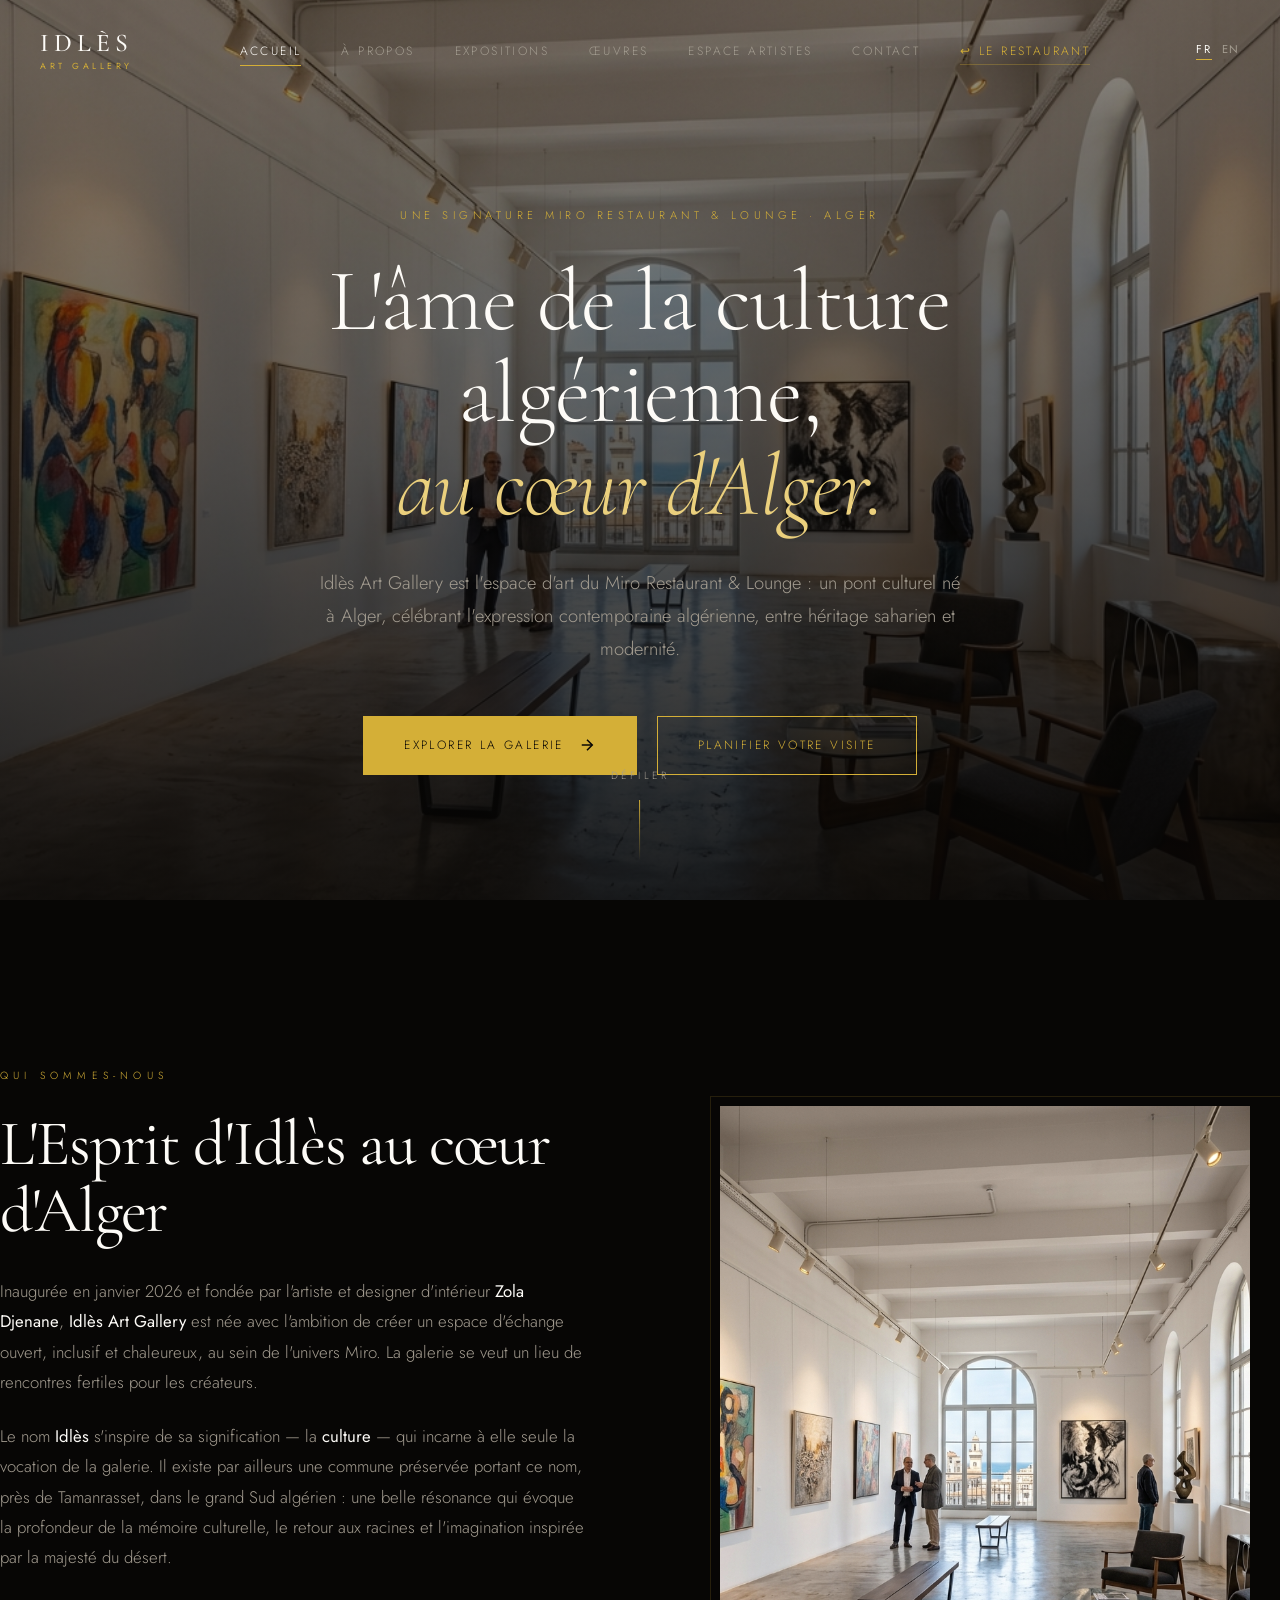
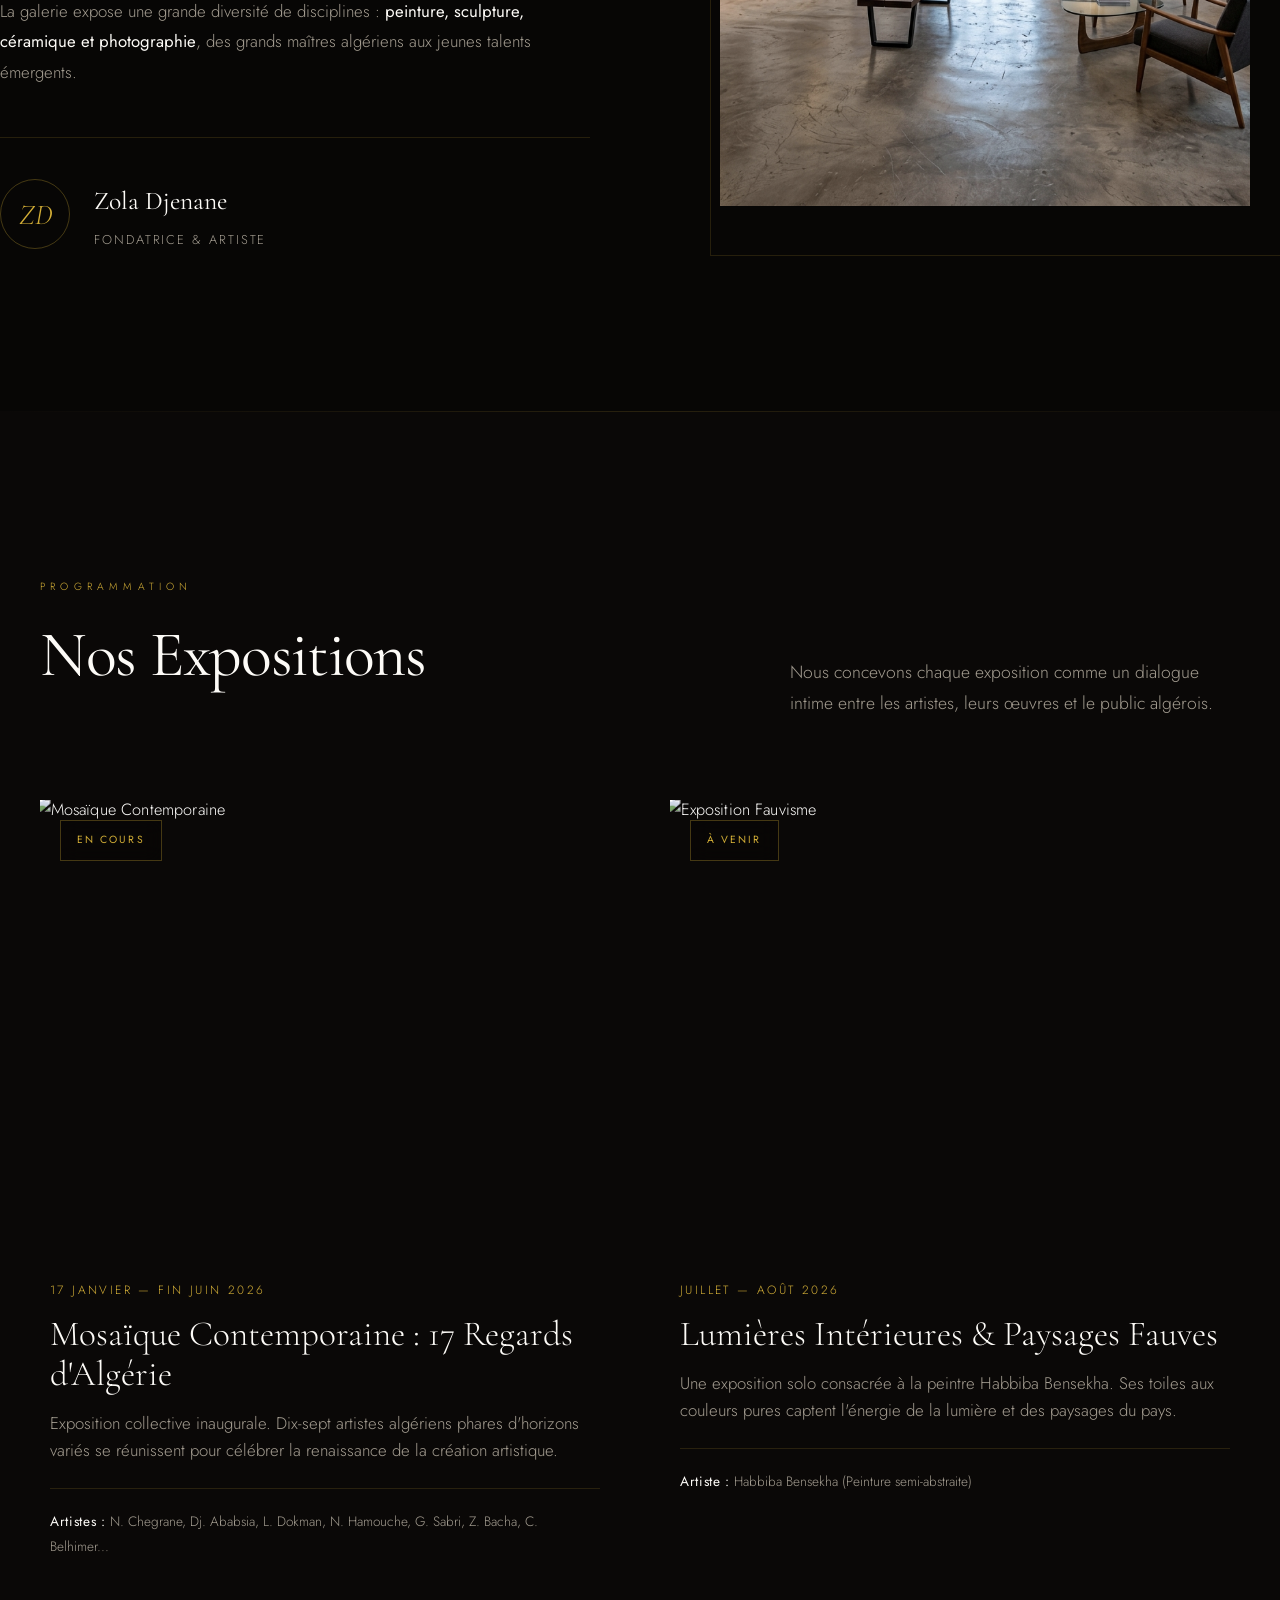
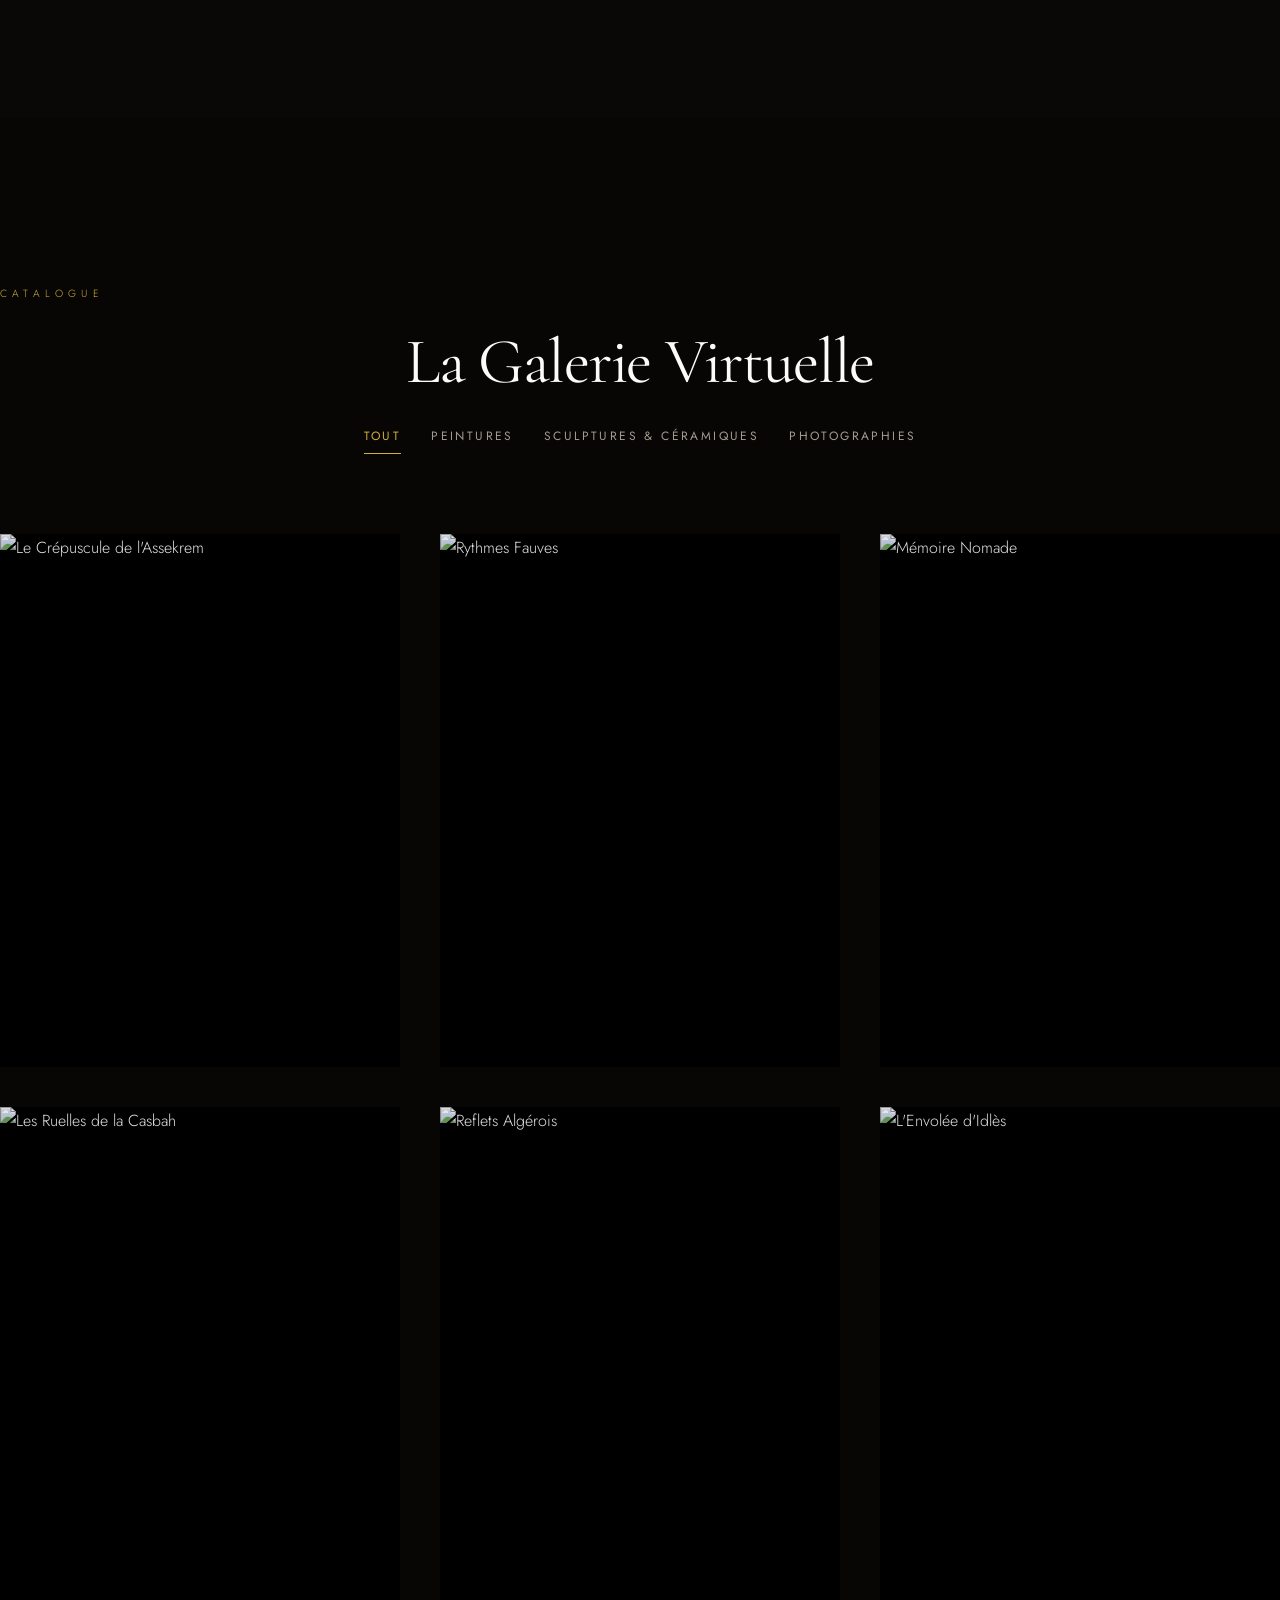
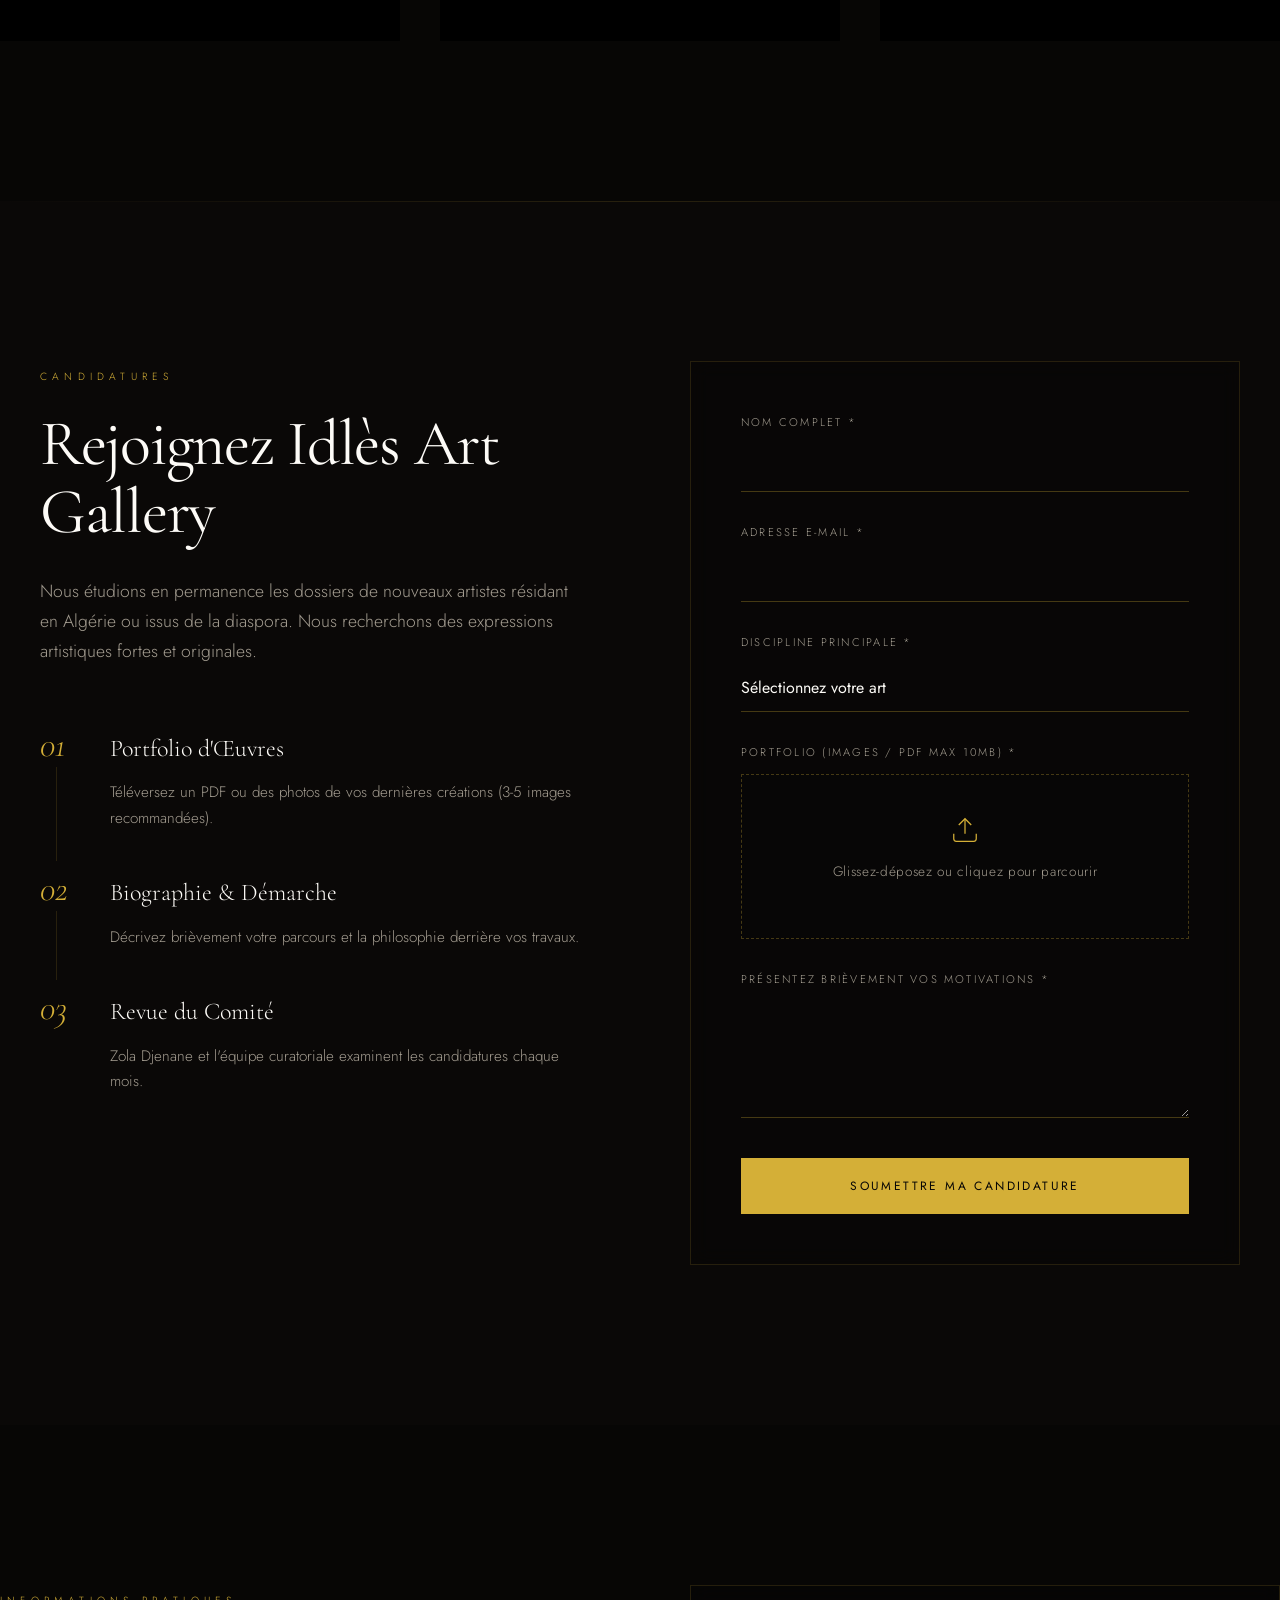
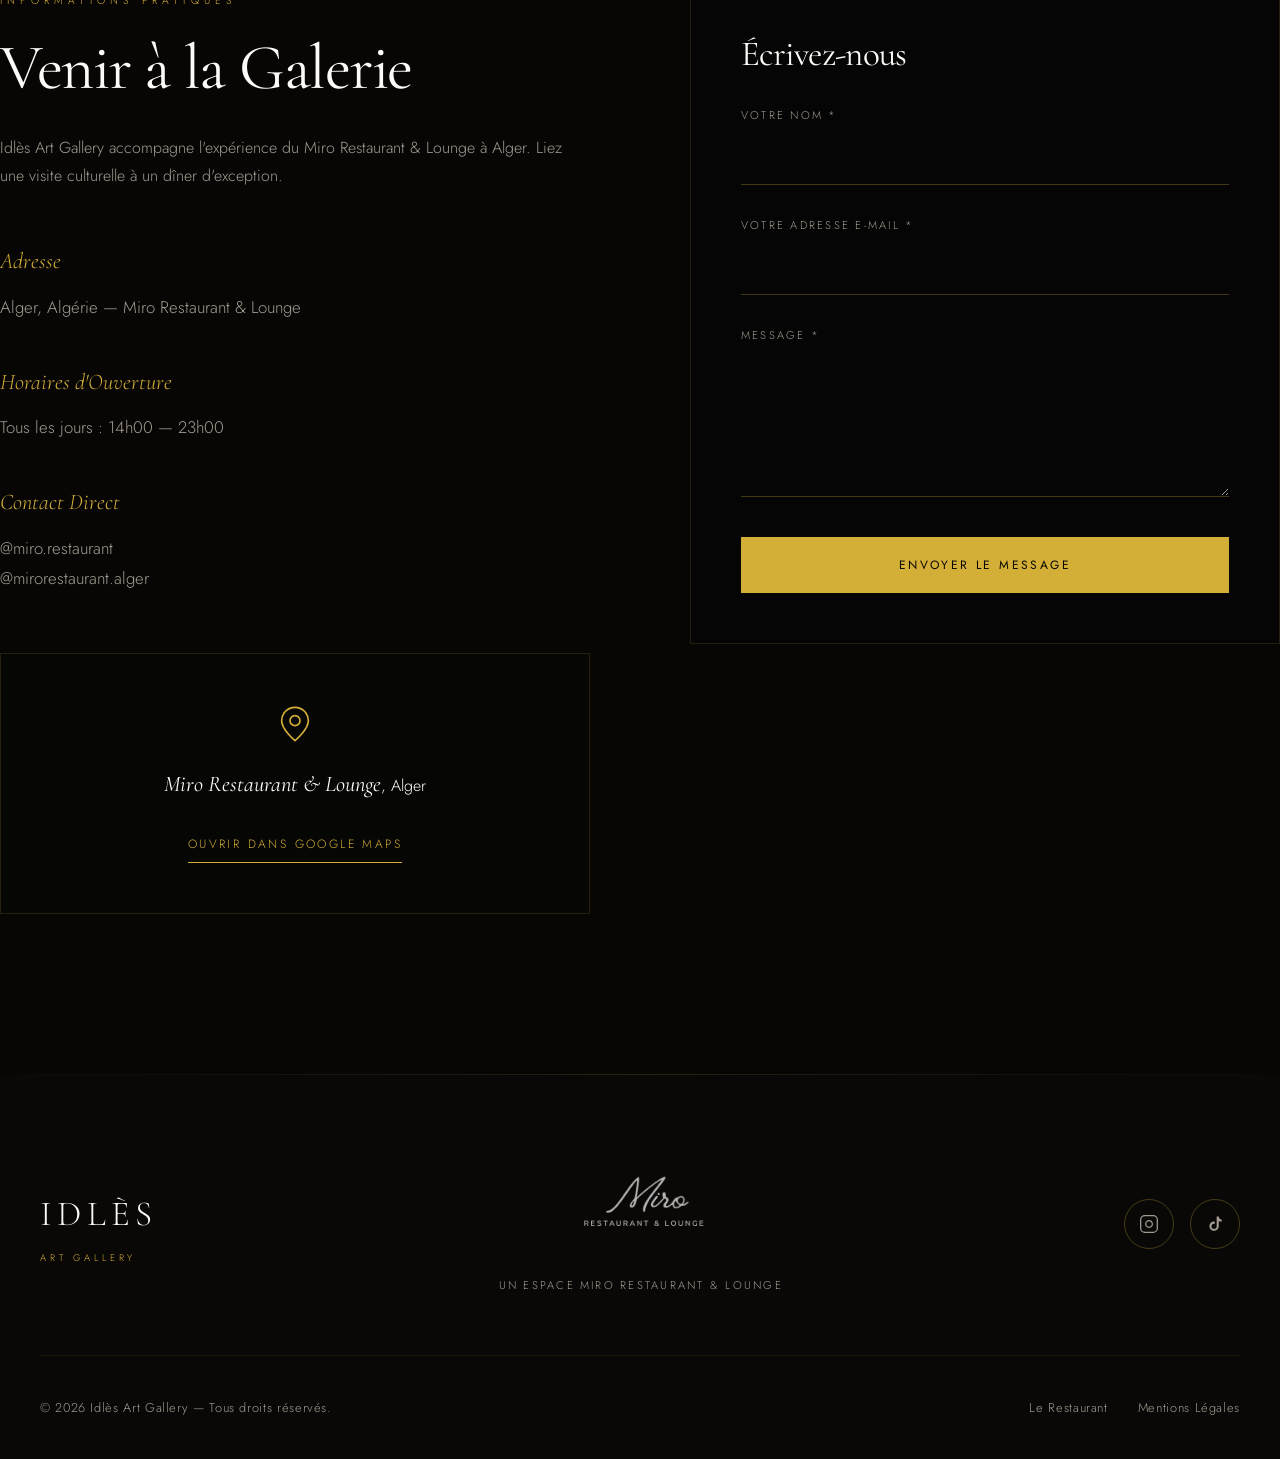
==== gallery.html @ 79324fb9 "Move files to root for Vercel deployment" ====
<!DOCTYPE html>
<html lang="fr">
<head>
  <meta charset="UTF-8">
  <meta name="viewport" content="width=device-width, initial-scale=1.0">
  <meta name="description" content="Idlès Art Gallery, l'espace d'art contemporain du Miro Restaurant & Lounge à Alger. Peinture, sculpture, céramique et photographie d'artistes algériens.">
  <title>Idlès Art Gallery — par Miro Restaurant & Lounge · Alger</title>

  <!-- SEO & Open Graph -->
  <meta property="og:title" content="Idlès Art Gallery | Miro Restaurant & Lounge">
  <meta property="og:description" content="L'espace d'art contemporain du Miro Restaurant & Lounge, au cœur d'Alger.">
  <meta property="og:type" content="website">
  <meta property="og:image" content="gallery_interior.png">
  <link rel="icon" href="logo.png">

  <!-- Fonts -->
  <link rel="preconnect" href="https://fonts.googleapis.com">
  <link rel="preconnect" href="https://fonts.gstatic.com" crossorigin>
  <link href="https://fonts.googleapis.com/css2?family=Cormorant+Garamond:ital,wght@0,400;0,500;0,600;1,400;1,500&family=Jost:wght@300;400;500;600&display=swap" rel="stylesheet">

  <!-- Stylesheet -->
  <link rel="stylesheet" href="styles.css">
</head>
<body class="lang-fr">

  <!-- --- HEADER & NAVIGATION --- -->
  <header id="main-header">
    <div class="container navbar">
      <a href="#home" class="logo" id="logo-link">
        IDLÈS
        <span class="logo-sub">Art Gallery</span>
      </a>

      <nav>
        <ul class="nav-links" id="nav-menu">
          <li><a href="#home" class="active" id="nav-link-home"><span class="lang-fr">Accueil</span><span class="lang-en">Home</span></a></li>
          <li><a href="#about" id="nav-link-about"><span class="lang-fr">À Propos</span><span class="lang-en">About</span></a></li>
          <li><a href="#exhibitions" id="nav-link-exh"><span class="lang-fr">Expositions</span><span class="lang-en">Exhibitions</span></a></li>
          <li><a href="#gallery" id="nav-link-gallery"><span class="lang-fr">Œuvres</span><span class="lang-en">Artworks</span></a></li>
          <li><a href="#submit" id="nav-link-submit"><span class="lang-fr">Espace Artistes</span><span class="lang-en">Artist Space</span></a></li>
          <li><a href="#contact" id="nav-link-contact"><span class="lang-fr">Contact</span><span class="lang-en">Contact</span></a></li>
          <li><a href="index.html" class="nav-restaurant">↩ <span class="lang-fr">Le Restaurant</span><span class="lang-en">The Restaurant</span></a></li>
        </ul>
      </nav>

      <div class="nav-tools">
        <div class="lang-switcher" role="navigation" aria-label="Langue">
          <button class="lang-btn active" id="lang-fr-btn">FR</button>
          <button class="lang-btn" id="lang-en-btn">EN</button>
        </div>
        <button class="menu-toggle" id="mobile-menu-toggle" aria-label="Menu de navigation">
          <span></span><span></span><span></span>
        </button>
      </div>
    </div>
  </header>

  <!-- --- HERO SECTION --- -->
  <section id="home" class="hero">
    <div class="hero-bg"></div>
    <div class="hero-content">
      <span class="hero-subtitle"><span class="lang-fr">Une signature Miro Restaurant &amp; Lounge · Alger</span><span class="lang-en">A Miro Restaurant &amp; Lounge signature · Algiers</span></span>
      <h1 class="hero-title">
        <span class="lang-fr">L'âme de la culture algérienne,</span>
        <span class="lang-en">The soul of Algerian culture,</span>
        <span class="italic-title text-accent"><span class="lang-fr">au cœur d'Alger.</span><span class="lang-en">in the heart of Algiers.</span></span>
      </h1>
      <p class="hero-description">
        <span class="lang-fr">Idlès Art Gallery est l'espace d'art du Miro Restaurant &amp; Lounge : un pont culturel né à Alger, célébrant l'expression contemporaine algérienne, entre héritage saharien et modernité.</span>
        <span class="lang-en">Idlès Art Gallery is the art space of Miro Restaurant &amp; Lounge: a cultural bridge born in Algiers, celebrating contemporary Algerian expression, merging Saharan heritage with modernity.</span>
      </p>
      <div class="hero-actions">
        <a href="#gallery" class="btn-primary"><span class="lang-fr">Explorer la Galerie</span><span class="lang-en">Explore Gallery</span>
          <svg width="18" height="18" viewBox="0 0 24 24" fill="none" stroke="currentColor" stroke-width="2"><line x1="5" y1="12" x2="19" y2="12"></line><polyline points="12 5 19 12 12 19"></polyline></svg>
        </a>
        <a href="#contact" class="btn-secondary"><span class="lang-fr">Planifier votre visite</span><span class="lang-en">Plan Your Visit</span></a>
      </div>
    </div>
    <div class="scroll-indicator"><span class="lang-fr">Défiler</span><span class="lang-en">Scroll</span></div>
  </section>

  <!-- --- ABOUT SECTION --- -->
  <section id="about" class="container section-padding reveal">
    <div class="about-grid">
      <div class="about-text">
        <span class="section-tag"><span class="lang-fr">Qui Sommes-Nous</span><span class="lang-en">Who We Are</span></span>
        <h2 class="section-title"><span class="lang-fr">L'Esprit d'Idlès au cœur d'Alger</span><span class="lang-en">The Spirit of Idlès in Algiers</span></h2>
        <p>
          <span class="lang-fr">Inaugurée en janvier 2026 et fondée par l'artiste et designer d'intérieur <strong>Zola Djenane</strong>, <strong>Idlès Art Gallery</strong> est née avec l'ambition de créer un espace d'échange ouvert, inclusif et chaleureux, au sein de l'univers Miro. La galerie se veut un lieu de rencontres fertiles pour les créateurs.</span>
          <span class="lang-en">Inaugurated in January 2026 and founded by artist and interior designer <strong>Zola Djenane</strong>, <strong>Idlès Art Gallery</strong> was born out of the ambition to create an open, inclusive, and warm space within the Miro universe. The gallery hosts inspiring artistic encounters.</span>
        </p>
        <p>
          <span class="lang-fr">Le nom <strong>Idlès</strong> s'inspire de sa signification — la <strong>culture</strong> — qui incarne à elle seule la vocation de la galerie. Il existe par ailleurs une commune préservée portant ce nom, près de Tamanrasset, dans le grand Sud algérien : une belle résonance qui évoque la profondeur de la mémoire culturelle, le retour aux racines et l'imagination inspirée par la majesté du désert.</span>
          <span class="lang-en">The name <strong>Idlès</strong> draws its inspiration from its meaning — <strong>culture</strong> — which embodies the very purpose of the gallery. There is also an untouched locality bearing this name near Tamanrasset, in Algeria's deep South: a fitting resonance evoking the depth of cultural memory, a return to roots, and imagination inspired by the desert.</span>
        </p>
        <p>
          <span class="lang-fr">La galerie expose une grande diversité de disciplines : <strong>peinture, sculpture, céramique et photographie</strong>, des grands maîtres algériens aux jeunes talents émergents.</span>
          <span class="lang-en">The gallery showcases <strong>painting, sculpture, ceramics, and photography</strong>, from established Algerian masters to young emerging talents.</span>
        </p>

        <div class="about-signature">
          <div class="signature-img">ZD</div>
          <div class="signature-info">
            <h5>Zola Djenane</h5>
            <p><span class="lang-fr">Fondatrice &amp; Artiste</span><span class="lang-en">Founder &amp; Artist</span></p>
          </div>
        </div>
      </div>

      <div class="about-image-wrapper">
        <img src="gallery_interior.png" alt="Intérieur de la galerie Idlès" class="about-image">
        <div class="about-image-frame"></div>
      </div>
    </div>
  </section>

  <!-- --- EXHIBITIONS SECTION --- -->
  <section id="exhibitions" class="exhibitions section-padding reveal">
    <div class="container">
      <div class="exhibitions-header">
        <div>
          <span class="section-tag"><span class="lang-fr">Programmation</span><span class="lang-en">Calendar</span></span>
          <h2 class="section-title"><span class="lang-fr">Nos Expositions</span><span class="lang-en">Our Exhibitions</span></h2>
        </div>
        <p class="exhibitions-intro"><span class="lang-fr">Nous concevons chaque exposition comme un dialogue intime entre les artistes, leurs œuvres et le public algérois.</span><span class="lang-en">We curate each exhibition as an intimate dialogue between the artists, their creations, and the local public.</span></p>
      </div>

      <div class="exhibition-cards">
        <div class="exhibition-card">
          <div class="exh-img-wrapper">
            <span class="exh-status"><span class="lang-fr">En cours</span><span class="lang-en">Current</span></span>
            <img src="art-reflets.png" alt="Mosaïque Contemporaine" class="exh-img">
          </div>
          <div class="exh-content">
            <span class="exh-date"><span class="lang-fr">17 Janvier — Fin Juin 2026</span><span class="lang-en">January 17 — Late June 2026</span></span>
            <h3 class="exh-title"><span class="lang-fr">Mosaïque Contemporaine : 17 Regards d'Algérie</span><span class="lang-en">Contemporary Mosaic: 17 Perspectives from Algeria</span></h3>
            <p class="exh-desc"><span class="lang-fr">Exposition collective inaugurale. Dix-sept artistes algériens phares d'horizons variés se réunissent pour célébrer la renaissance de la création artistique.</span><span class="lang-en">Inaugural collective exhibition. Seventeen prominent Algerian artists gather to celebrate the artistic rebirth.</span></p>
            <div class="exh-artists"><span class="lang-fr"><strong>Artistes :</strong> N. Chegrane, Dj. Ababsia, L. Dokman, N. Hamouche, G. Sabri, Z. Bacha, C. Belhimer...</span><span class="lang-en"><strong>Featured:</strong> N. Chegrane, Dj. Ababsia, L. Dokman, N. Hamouche, G. Sabri, Z. Bacha, C. Belhimer...</span></div>
          </div>
        </div>

        <div class="exhibition-card">
          <div class="exh-img-wrapper">
            <span class="exh-status archive"><span class="lang-fr">À venir</span><span class="lang-en">Upcoming</span></span>
            <img src="art-fauves.png" alt="Exposition Fauvisme" class="exh-img">
          </div>
          <div class="exh-content">
            <span class="exh-date"><span class="lang-fr">Juillet — Août 2026</span><span class="lang-en">July — August 2026</span></span>
            <h3 class="exh-title"><span class="lang-fr">Lumières Intérieures &amp; Paysages Fauves</span><span class="lang-en">Inner Lights &amp; Fauvist Landscapes</span></h3>
            <p class="exh-desc"><span class="lang-fr">Une exposition solo consacrée à la peintre Habbiba Bensekha. Ses toiles aux couleurs pures captent l'énergie de la lumière et des paysages du pays.</span><span class="lang-en">A solo exhibition dedicated to painter Habbiba Bensekha. Her bright works capture the light and raw landscapes of Algeria.</span></p>
            <div class="exh-artists"><span class="lang-fr"><strong>Artiste :</strong> Habbiba Bensekha (Peinture semi-abstraite)</span><span class="lang-en"><strong>Artist:</strong> Habbiba Bensekha (Semi-abstract painting)</span></div>
          </div>
        </div>
      </div>
    </div>
  </section>

  <!-- --- GALLERY SECTION --- -->
  <section id="gallery" class="container section-padding reveal">
    <span class="section-tag center"><span class="lang-fr">Catalogue</span><span class="lang-en">Collection</span></span>
    <h2 class="section-title center mb-3"><span class="lang-fr">La Galerie Virtuelle</span><span class="lang-en">The Virtual Gallery</span></h2>

    <div class="gallery-filter-bar" role="tablist" aria-label="Filtres Galerie">
      <button class="filter-btn active" data-filter="all"><span class="lang-fr">Tout</span><span class="lang-en">All</span></button>
      <button class="filter-btn" data-filter="painting"><span class="lang-fr">Peintures</span><span class="lang-en">Paintings</span></button>
      <button class="filter-btn" data-filter="sculpture"><span class="lang-fr">Sculptures &amp; Céramiques</span><span class="lang-en">Sculpture &amp; Ceramics</span></button>
      <button class="filter-btn" data-filter="photography"><span class="lang-fr">Photographies</span><span class="lang-en">Photography</span></button>
    </div>

    <div class="gallery-grid" id="gallery-grid">
      <div class="gallery-item" data-category="painting" data-index="0" role="button" aria-haspopup="dialog" aria-label="Agrandir l'œuvre">
        <div class="art-img-wrapper">
          <img src="art-assekrem.png" alt="Le Crépuscule de l'Assekrem" class="art-img" loading="lazy">
          <div class="art-overlay">
            <span class="art-category"><span class="lang-fr">Peinture</span><span class="lang-en">Painting</span></span>
            <h3 class="art-title">Le Crépuscule de l'Assekrem</h3>
            <p class="art-artist">Zola Djenane</p>
            <div class="art-details"><span>Acrylic on canvas</span><span>120 x 100 cm</span></div>
            <div class="art-action"><span class="lang-fr">Détails de l'œuvre</span><span class="lang-en">View Details</span>
              <svg width="16" height="16" viewBox="0 0 24 24" fill="none" stroke="currentColor" stroke-width="2"><line x1="5" y1="12" x2="19" y2="12"></line><polyline points="12 5 19 12 12 19"></polyline></svg>
            </div>
          </div>
        </div>
      </div>

      <div class="gallery-item" data-category="painting" data-index="1" role="button" aria-haspopup="dialog" aria-label="Agrandir l'œuvre">
        <div class="art-img-wrapper">
          <img src="art-fauves.png" alt="Rythmes Fauves" class="art-img" loading="lazy">
          <div class="art-overlay">
            <span class="art-category"><span class="lang-fr">Peinture</span><span class="lang-en">Painting</span></span>
            <h3 class="art-title">Rythmes Fauves</h3>
            <p class="art-artist">Habbiba Bensekha</p>
            <div class="art-details"><span>Oil on canvas</span><span>90 x 90 cm</span></div>
            <div class="art-action"><span class="lang-fr">Détails de l'œuvre</span><span class="lang-en">View Details</span>
              <svg width="16" height="16" viewBox="0 0 24 24" fill="none" stroke="currentColor" stroke-width="2"><line x1="5" y1="12" x2="19" y2="12"></line><polyline points="12 5 19 12 12 19"></polyline></svg>
            </div>
          </div>
        </div>
      </div>

      <div class="gallery-item" data-category="sculpture" data-index="2" role="button" aria-haspopup="dialog" aria-label="Agrandir l'œuvre">
        <div class="art-img-wrapper">
          <img src="art-ceramique.png" alt="Mémoire Nomade" class="art-img" loading="lazy">
          <div class="art-overlay">
            <span class="art-category"><span class="lang-fr">Céramique d'Art</span><span class="lang-en">Art Ceramic</span></span>
            <h3 class="art-title">Mémoire Nomade</h3>
            <p class="art-artist">Lamine Dokman</p>
            <div class="art-details"><span>Glazed Clay</span><span>45 x 30 cm</span></div>
            <div class="art-action"><span class="lang-fr">Détails de l'œuvre</span><span class="lang-en">View Details</span>
              <svg width="16" height="16" viewBox="0 0 24 24" fill="none" stroke="currentColor" stroke-width="2"><line x1="5" y1="12" x2="19" y2="12"></line><polyline points="12 5 19 12 12 19"></polyline></svg>
            </div>
          </div>
        </div>
      </div>

      <div class="gallery-item" data-category="photography" data-index="3" role="button" aria-haspopup="dialog" aria-label="Agrandir l'œuvre">
        <div class="art-img-wrapper">
          <img src="art-casbah.png" alt="Les Ruelles de la Casbah" class="art-img" loading="lazy">
          <div class="art-overlay">
            <span class="art-category"><span class="lang-fr">Photographie</span><span class="lang-en">Photography</span></span>
            <h3 class="art-title">Les Ruelles de la Casbah</h3>
            <p class="art-artist">Ghiless Sabri</p>
            <div class="art-details"><span>Fine Art Print</span><span>60 x 80 cm</span></div>
            <div class="art-action"><span class="lang-fr">Détails de l'œuvre</span><span class="lang-en">View Details</span>
              <svg width="16" height="16" viewBox="0 0 24 24" fill="none" stroke="currentColor" stroke-width="2"><line x1="5" y1="12" x2="19" y2="12"></line><polyline points="12 5 19 12 12 19"></polyline></svg>
            </div>
          </div>
        </div>
      </div>

      <div class="gallery-item" data-category="painting" data-index="4" role="button" aria-haspopup="dialog" aria-label="Agrandir l'œuvre">
        <div class="art-img-wrapper">
          <img src="art-reflets.png" alt="Reflets Algérois" class="art-img" loading="lazy">
          <div class="art-overlay">
            <span class="art-category"><span class="lang-fr">Peinture</span><span class="lang-en">Painting</span></span>
            <h3 class="art-title">Reflets Algérois</h3>
            <p class="art-artist">Chakib Belhimer</p>
            <div class="art-details"><span>Mixed Media</span><span>150 x 120 cm</span></div>
            <div class="art-action"><span class="lang-fr">Détails de l'œuvre</span><span class="lang-en">View Details</span>
              <svg width="16" height="16" viewBox="0 0 24 24" fill="none" stroke="currentColor" stroke-width="2"><line x1="5" y1="12" x2="19" y2="12"></line><polyline points="12 5 19 12 12 19"></polyline></svg>
            </div>
          </div>
        </div>
      </div>

      <div class="gallery-item" data-category="sculpture" data-index="5" role="button" aria-haspopup="dialog" aria-label="Agrandir l'œuvre">
        <div class="art-img-wrapper">
          <img src="art-bronze.png" alt="L'Envolée d'Idlès" class="art-img" loading="lazy">
          <div class="art-overlay">
            <span class="art-category"><span class="lang-fr">Sculpture</span><span class="lang-en">Sculpture</span></span>
            <h3 class="art-title">L'Envolée d'Idlès</h3>
            <p class="art-artist">Nouredine Chegrane</p>
            <div class="art-details"><span>Patinated Bronze</span><span>70 x 40 cm</span></div>
            <div class="art-action"><span class="lang-fr">Détails de l'œuvre</span><span class="lang-en">View Details</span>
              <svg width="16" height="16" viewBox="0 0 24 24" fill="none" stroke="currentColor" stroke-width="2"><line x1="5" y1="12" x2="19" y2="12"></line><polyline points="12 5 19 12 12 19"></polyline></svg>
            </div>
          </div>
        </div>
      </div>
    </div>
  </section>

  <!-- --- ARTIST SUBMISSION SECTION --- -->
  <section id="submit" class="submission section-padding reveal">
    <div class="container submission-layout">
      <div class="submission-info">
        <span class="section-tag"><span class="lang-fr">Candidatures</span><span class="lang-en">Call for Artists</span></span>
        <h2 class="section-title"><span class="lang-fr">Rejoignez Idlès Art Gallery</span><span class="lang-en">Join Idlès Art Gallery</span></h2>
        <p><span class="lang-fr">Nous étudions en permanence les dossiers de nouveaux artistes résidant en Algérie ou issus de la diaspora. Nous recherchons des expressions artistiques fortes et originales.</span><span class="lang-en">We continuously review submissions from artists residing in Algeria or from the diaspora. We look for strong, original artistic voices.</span></p>

        <div class="submission-steps">
          <div class="step-item">
            <span class="step-num">01</span>
            <div class="step-content">
              <h4><span class="lang-fr">Portfolio d'Œuvres</span><span class="lang-en">Artwork Portfolio</span></h4>
              <p><span class="lang-fr">Téléversez un PDF ou des photos de vos dernières créations (3-5 images recommandées).</span><span class="lang-en">Upload a PDF or photos of your recent works (3-5 images recommended).</span></p>
            </div>
          </div>
          <div class="step-item">
            <span class="step-num">02</span>
            <div class="step-content">
              <h4><span class="lang-fr">Biographie &amp; Démarche</span><span class="lang-en">Bio &amp; Concept</span></h4>
              <p><span class="lang-fr">Décrivez brièvement votre parcours et la philosophie derrière vos travaux.</span><span class="lang-en">Briefly outline your career and the philosophy behind your work.</span></p>
            </div>
          </div>
          <div class="step-item">
            <span class="step-num">03</span>
            <div class="step-content">
              <h4><span class="lang-fr">Revue du Comité</span><span class="lang-en">Committee Review</span></h4>
              <p><span class="lang-fr">Zola Djenane et l'équipe curatoriale examinent les candidatures chaque mois.</span><span class="lang-en">Zola Djenane and the curatorial board review submissions monthly.</span></p>
            </div>
          </div>
        </div>
      </div>

      <div class="form-card">
        <form id="artist-form" action="#" method="POST" novalidate>
          <div class="form-group">
            <label for="artist-name" class="form-label"><span class="lang-fr">Nom Complet *</span><span class="lang-en">Full Name *</span></label>
            <input type="text" id="artist-name" class="form-input" required>
          </div>
          <div class="form-group">
            <label for="artist-email" class="form-label"><span class="lang-fr">Adresse E-mail *</span><span class="lang-en">Email Address *</span></label>
            <input type="email" id="artist-email" class="form-input" required>
          </div>
          <div class="form-group">
            <label for="artist-discipline" class="form-label"><span class="lang-fr">Discipline Principale *</span><span class="lang-en">Main Discipline *</span></label>
            <select id="artist-discipline" class="form-input" required>
              <option value="" disabled selected><span class="lang-fr">Sélectionnez votre art</span></option>
              <option value="peinture">Peinture / Painting</option>
              <option value="sculpture">Sculpture &amp; Modelage</option>
              <option value="ceramique">Céramique d'Art</option>
              <option value="photo">Photographie d'Art</option>
            </select>
          </div>
          <div class="form-group">
            <label class="form-label"><span class="lang-fr">Portfolio (Images / PDF max 10MB) *</span><span class="lang-en">Portfolio (Images / PDF max 10MB) *</span></label>
            <div class="file-upload-wrapper">
              <input type="file" id="artist-portfolio" class="file-upload-input" accept="image/*,.pdf" required>
              <div class="file-upload-text">
                <svg width="24" height="24" viewBox="0 0 24 24" fill="none" stroke="currentColor" stroke-width="2"><path d="M21 15v4a2 2 0 0 1-2 2H5a2 2 0 0 1-2-2v-4"></path><polyline points="17 8 12 3 7 8"></polyline><line x1="12" y1="3" x2="12" y2="15"></line></svg>
                <span><span class="lang-fr">Glissez-déposez ou cliquez pour parcourir</span><span class="lang-en">Drag and drop or click to browse</span></span>
              </div>
              <div class="file-name-display" id="file-name-display"></div>
            </div>
          </div>
          <div class="form-group">
            <label for="artist-msg" class="form-label"><span class="lang-fr">Présentez brièvement vos motivations *</span><span class="lang-en">Briefly explain your motivations *</span></label>
            <textarea id="artist-msg" class="form-input" rows="4" required></textarea>
          </div>
          <button type="submit" class="btn-primary btn-block"><span class="lang-fr">Soumettre ma candidature</span><span class="lang-en">Submit Application</span></button>
        </form>
      </div>
    </div>
  </section>

  <!-- --- CONTACT & VISITS SECTION --- -->
  <section id="contact" class="container section-padding reveal">
    <div class="contact-grid">
      <div class="contact-info">
        <div>
          <span class="section-tag"><span class="lang-fr">Informations Pratiques</span><span class="lang-en">Plan Your Visit</span></span>
          <h2 class="section-title"><span class="lang-fr">Venir à la Galerie</span><span class="lang-en">Visit the Gallery</span></h2>
          <p class="muted"><span class="lang-fr">Idlès Art Gallery accompagne l'expérience du Miro Restaurant &amp; Lounge à Alger. Liez une visite culturelle à un dîner d'exception.</span><span class="lang-en">Idlès Art Gallery complements the Miro Restaurant &amp; Lounge experience in Algiers. Pair a cultural visit with an exceptional dinner.</span></p>
        </div>

        <div class="info-details">
          <div class="info-block">
            <h4><span class="lang-fr">Adresse</span><span class="lang-en">Location</span></h4>
            <p>Alger, Algérie — Miro Restaurant &amp; Lounge</p>
          </div>
          <div class="info-block">
            <h4><span class="lang-fr">Horaires d'Ouverture</span><span class="lang-en">Opening Hours</span></h4>
            <p><span class="lang-fr">Tous les jours : 14h00 — 23h00</span><span class="lang-en">Daily: 2:00 PM — 11:00 PM</span></p>
          </div>
          <div class="info-block">
            <h4><span class="lang-fr">Contact Direct</span><span class="lang-en">Get in Touch</span></h4>
            <p><a href="https://www.instagram.com/miro.restaurant" target="_blank" rel="noopener">@miro.restaurant</a></p>
            <p><a href="https://www.tiktok.com/@mirorestaurant.alger" target="_blank" rel="noopener">@mirorestaurant.alger</a></p>
          </div>
        </div>

        <div class="map-wrapper">
          <div class="map-placeholder">
            <svg width="32" height="32" viewBox="0 0 24 24" fill="none" stroke="var(--accent-color)" stroke-width="2"><path d="M12 2a8 8 0 0 0-8 8c0 5.25 8 12 8 12s8-6.75 8-12a8 8 0 0 0-8-8z"></path><circle cx="12" cy="10" r="3"></circle></svg>
            <span class="lang-fr"><strong>Miro Restaurant &amp; Lounge</strong>, Alger</span>
            <span class="lang-en"><strong>Miro Restaurant &amp; Lounge</strong>, Algiers</span>
            <a href="https://maps.google.com/?q=Miro+Restaurant+Alger" target="_blank" rel="noopener noreferrer" class="map-link-btn"><span class="lang-fr">Ouvrir dans Google Maps</span><span class="lang-en">Open in Google Maps</span></a>
          </div>
        </div>
      </div>

      <div class="form-card contact-form-card">
        <h3 class="section-title small-title"><span class="lang-fr">Écrivez-nous</span><span class="lang-en">Send a Message</span></h3>
        <form id="contact-form" action="#" method="POST" novalidate>
          <div class="form-group">
            <label for="contact-name" class="form-label"><span class="lang-fr">Votre Nom *</span><span class="lang-en">Your Name *</span></label>
            <input type="text" id="contact-name" class="form-input" required>
          </div>
          <div class="form-group">
            <label for="contact-email" class="form-label"><span class="lang-fr">Votre Adresse E-mail *</span><span class="lang-en">Your Email Address *</span></label>
            <input type="email" id="contact-email" class="form-input" required>
          </div>
          <div class="form-group">
            <label for="contact-msg" class="form-label"><span class="lang-fr">Message *</span><span class="lang-en">Message *</span></label>
            <textarea id="contact-msg" class="form-input" rows="5" required></textarea>
          </div>
          <button type="submit" class="btn-primary btn-block"><span class="lang-fr">Envoyer le message</span><span class="lang-en">Send Message</span></button>
        </form>
      </div>
    </div>
  </section>

  <!-- --- FOOTER --- -->
  <footer>
    <div class="container">
      <div class="footer-top">
        <a href="#home" class="footer-logo">IDLÈS<span class="footer-logo-sub">Art Gallery</span></a>
        <a href="index.html" class="footer-by"><img src="logo.png" alt="Miro Restaurant & Lounge"><span class="lang-fr">Un espace Miro Restaurant &amp; Lounge</span><span class="lang-en">A Miro Restaurant &amp; Lounge space</span></a>
        <div class="social-links">
          <a href="https://www.instagram.com/miro.restaurant" target="_blank" rel="noopener" class="social-icon" aria-label="Instagram">
            <svg width="18" height="18" viewBox="0 0 24 24" fill="none" stroke="currentColor" stroke-width="2"><rect x="2" y="2" width="20" height="20" rx="5" ry="5"></rect><path d="M16 11.37A4 4 0 1 1 12.63 8 4 4 0 0 1 16 11.37z"></path><line x1="17.5" y1="6.5" x2="17.51" y2="6.5"></line></svg>
          </a>
          <a href="https://www.tiktok.com/@mirorestaurant.alger" target="_blank" rel="noopener" class="social-icon" aria-label="TikTok">
            <svg width="18" height="18" viewBox="0 0 24 24" fill="currentColor"><path d="M16.5 3c.3 2 1.5 3.6 3.5 3.9v2.5c-1.2 0-2.4-.3-3.5-.9v6.1c0 3.1-2.5 5.6-5.6 5.6S5.3 17.8 5.3 14.7s2.5-5.6 5.6-5.6c.3 0 .6 0 .9.07v2.6c-.3-.1-.6-.15-.9-.15a3.1 3.1 0 1 0 3.1 3.1V3h2.5z"/></svg>
          </a>
        </div>
      </div>
      <div class="footer-bottom">
        <p>© 2026 Idlès Art Gallery — <span class="lang-fr">Tous droits réservés.</span><span class="lang-en">All rights reserved.</span></p>
        <div class="footer-meta">
          <a href="index.html"><span class="lang-fr">Le Restaurant</span><span class="lang-en">The Restaurant</span></a>
          <a href="#"><span class="lang-fr">Mentions Légales</span><span class="lang-en">Terms</span></a>
        </div>
      </div>
    </div>
  </footer>

  <!-- --- LIGHTBOX --- -->
  <div class="lightbox" id="lightbox-viewer" role="dialog" aria-modal="true" aria-label="Afficheur d'œuvre">
    <button class="lightbox-close" id="lightbox-close-btn" aria-label="Fermer">&times;</button>
    <button class="lightbox-nav lightbox-prev" id="lightbox-prev-btn" aria-label="Précédent">
      <svg width="24" height="24" viewBox="0 0 24 24" fill="none" stroke="currentColor" stroke-width="2"><polyline points="15 18 9 12 15 6"></polyline></svg>
    </button>
    <button class="lightbox-nav lightbox-next" id="lightbox-next-btn" aria-label="Suivant">
      <svg width="24" height="24" viewBox="0 0 24 24" fill="none" stroke="currentColor" stroke-width="2"><polyline points="9 18 15 12 9 6"></polyline></svg>
    </button>
    <div class="lightbox-container">
      <div class="lightbox-image-box"><img src="" alt="" class="lightbox-image" id="lightbox-img-element"></div>
      <div class="lightbox-info-box">
        <span class="lightbox-category" id="lightbox-category-element">Peinture</span>
        <h3 class="lightbox-title" id="lightbox-title-element">Titre</h3>
        <p class="lightbox-artist" id="lightbox-artist-element">Artiste</p>
        <div class="lightbox-details-grid">
          <div class="detail-line"><span class="detail-label"><span class="lang-fr">Technique</span><span class="lang-en">Medium</span></span><span class="detail-val" id="lightbox-medium-element">—</span></div>
          <div class="detail-line"><span class="detail-label"><span class="lang-fr">Dimensions</span><span class="lang-en">Dimensions</span></span><span class="detail-val" id="lightbox-dimensions-element">—</span></div>
          <div class="detail-line"><span class="detail-label"><span class="lang-fr">Disponibilité</span><span class="lang-en">Availability</span></span><span class="detail-val text-accent" id="lightbox-status-element">Disponible / Available</span></div>
        </div>
        <p class="lightbox-description" id="lightbox-desc-element"><span class="lang-fr">Œuvre exposée à la galerie Idlès. Contactez-nous pour toute information ou acquisition.</span><span class="lang-en">Artwork exhibited at Idlès gallery. Contact us for any information or acquisition.</span></p>
      </div>
    </div>
  </div>

  <!-- --- TOAST --- -->
  <div class="toast" id="toast-notification">
    <div class="toast-icon">
      <svg width="24" height="24" viewBox="0 0 24 24" fill="none" stroke="currentColor" stroke-width="2"><path d="M22 11.08V12a10 10 0 1 1-5.93-9.14"></path><polyline points="22 4 12 14.01 9 11.01"></polyline></svg>
    </div>
    <div class="toast-content">
      <h5 class="lang-fr">Succès !</h5><h5 class="lang-en">Success!</h5>
      <p class="lang-fr" id="toast-msg-fr">Votre message a été transmis avec succès.</p>
      <p class="lang-en" id="toast-msg-en">Your message has been successfully sent.</p>
    </div>
  </div>

  <script src="app.js"></script>
</body>
</html>
---- styles.css ----
/* ===== IDLÈS ART GALLERY — par Miro Restaurant & Lounge ===== */
/* Inspired by high-end Michelin Star aesthetics */
:root {
  --bg-primary: #070605;
  --bg-secondary: #0a0807;
  --bg-card: transparent;
  --accent-color: #d4af37; /* Refined Gold */
  --accent-soft: #ebd07d;
  --text-primary: #fdfbf7;
  --text-secondary: #a39c90;
  --line: rgba(212, 175, 55, 0.15); /* Very subtle gold line */
  --font-title: 'Cormorant Garamond', serif;
  --font-body: 'Jost', sans-serif;
  --radius: 0px; /* Sharp edges for luxury feel */
  --shadow: 0 30px 80px rgba(0, 0, 0, 0.6);
  --easing: cubic-bezier(0.25, 1, 0.25, 1); /* Ultra smooth easing */
}

* { margin: 0; padding: 0; box-sizing: border-box; }
html { scroll-behavior: smooth; }
body {
  background: var(--bg-primary);
  color: var(--text-primary);
  font-family: var(--font-body);
  font-weight: 300;
  line-height: 1.8;
  overflow-x: hidden;
  -webkit-font-smoothing: antialiased;
}

img { display: block; max-width: 100%; }
a { color: inherit; text-decoration: none; }
::selection { background: var(--accent-color); color: #000; }

.container { max-width: 1400px; margin: 0 auto; padding: 0 40px; }
.section-padding { padding: 160px 0; }
.text-accent { color: var(--accent-color); }
.center { text-align: center; display: block; }
.mb-3 { margin-bottom: 4rem; }
.muted { color: var(--text-secondary); font-weight: 300; }

/* Language toggle */
.lang-en { display: none; }
body.lang-en .lang-fr { display: none; }
body.lang-en .lang-en { display: inline; }
body.lang-en span.lang-en { display: inline; }

/* Reveal Animations */
.reveal { opacity: 0; transform: translateY(40px); transition: opacity 1.2s var(--easing), transform 1.2s var(--easing); }
.reveal.in { opacity: 1; transform: translateY(0); }

/* Typography */
.section-tag { font-family: var(--font-body); font-size: 0.65rem; letter-spacing: 0.5em; text-transform: uppercase; color: var(--accent-color); margin-bottom: 24px; display: inline-block; }
.section-title { font-family: var(--font-title); font-weight: 400; font-size: clamp(2.5rem, 5vw, 4.5rem); line-height: 1.05; letter-spacing: -0.02em; color: var(--text-primary); margin-bottom: 2rem; }
.section-title.small-title { font-size: 2.2rem; margin-bottom: 2rem; }
.italic-title { font-style: italic; font-weight: 300; }

/* ===== HEADER ===== */
#main-header { position: fixed; top: 0; left: 0; width: 100%; z-index: 100; transition: 0.6s var(--easing); padding: 10px 0; }
#main-header.scrolled { background: rgba(7, 6, 5, 0.85); backdrop-filter: blur(20px); -webkit-backdrop-filter: blur(20px); border-bottom: 1px solid var(--line); padding: 0; }
.navbar { display: flex; align-items: center; justify-content: space-between; padding: 20px 40px; transition: 0.4s; }
.logo { font-family: var(--font-title); font-size: 1.6rem; font-weight: 500; letter-spacing: 0.2em; line-height: 1; color: var(--text-primary); }
.logo .logo-sub { display: block; font-family: var(--font-body); font-size: 0.55rem; letter-spacing: 0.4em; text-transform: uppercase; color: var(--accent-color); margin-top: 6px; font-weight: 400; }

.nav-links { display: flex; gap: 40px; align-items: center; list-style: none; }
.nav-links a { font-size: 0.75rem; letter-spacing: 0.2em; text-transform: uppercase; color: var(--text-secondary); transition: 0.4s; position: relative; }
.nav-links a::after { content: ''; position: absolute; bottom: -6px; left: 0; width: 0; height: 1px; background: var(--accent-color); transition: width 0.4s var(--easing); }
.nav-links a:hover { color: var(--text-primary); }
.nav-links a:hover::after, .nav-links a.active::after { width: 100%; }
.nav-links a.active { color: var(--text-primary); }

.nav-links a.nav-restaurant { color: var(--accent-color); border-bottom: 1px solid rgba(212, 175, 55, 0.3); padding-bottom: 4px; }
.nav-links a.nav-restaurant::after { display: none; }
.nav-links a.nav-restaurant:hover { color: var(--accent-soft); border-bottom-color: var(--accent-color); }

.nav-tools { display: flex; align-items: center; gap: 2rem; }
.lang-switcher { display: flex; gap: 10px; }
.lang-btn { background: transparent; border: none; color: var(--text-secondary); font-family: var(--font-body); font-size: 0.7rem; letter-spacing: 0.15em; cursor: pointer; transition: 0.4s; padding-bottom: 2px; border-bottom: 1px solid transparent; }
.lang-btn.active { color: var(--text-primary); border-bottom: 1px solid var(--accent-color); }
.lang-btn:hover { color: var(--text-primary); }

.menu-toggle { display: none; flex-direction: column; gap: 6px; background: none; border: none; cursor: pointer; }
.menu-toggle span { width: 30px; height: 1px; background: var(--text-primary); transition: 0.4s; }

/* ===== BUTTONS ===== */
.btn-primary, .btn-secondary { display: inline-flex; align-items: center; justify-content: center; gap: 14px; font-family: var(--font-body); font-size: 0.75rem; letter-spacing: 0.2em; text-transform: uppercase; padding: 18px 40px; cursor: pointer; transition: 0.5s var(--easing); border: 1px solid var(--accent-color); position: relative; overflow: hidden; background: transparent; z-index: 1; }
.btn-primary::before, .btn-secondary::before { content: ''; position: absolute; top: 0; left: 0; width: 100%; height: 100%; background: var(--accent-color); z-index: -1; transform: scaleX(0); transform-origin: right; transition: transform 0.5s var(--easing); }
.btn-primary { color: var(--bg-primary); }
.btn-primary::before { transform: scaleX(1); transform-origin: left; }
.btn-primary:hover::before { transform: scaleX(0); transform-origin: right; }
.btn-primary:hover { color: var(--accent-color); }

.btn-secondary { color: var(--accent-color); }
.btn-secondary:hover::before { transform: scaleX(1); transform-origin: left; }
.btn-secondary:hover { color: var(--bg-primary); }
.btn-block { width: 100%; }

/* ===== HERO ===== */
.hero { position: relative; min-height: 100vh; display: flex; flex-direction: column; align-items: center; justify-content: center; text-align: center; overflow: hidden; padding: 180px 24px 100px; }
.hero-bg { position: absolute; inset: 0; z-index: 0; background: linear-gradient(to bottom, rgba(7, 6, 5, 0.4) 0%, rgba(7, 6, 5, 0.9) 100%), url('gallery_interior.png') center/cover; transform: scale(1.05); animation: slowZoom 20s infinite alternate linear; }
@keyframes slowZoom { 0% { transform: scale(1.05); } 100% { transform: scale(1.15); } }

.hero-content { position: relative; z-index: 2; max-width: 900px; padding: 0 20px; }
.hero-subtitle { font-size: 0.7rem; letter-spacing: 0.4em; text-transform: uppercase; color: var(--accent-color); margin-bottom: 30px; display: block; }
.hero-title { font-family: var(--font-title); font-weight: 300; font-size: clamp(3rem, 7vw, 5.5rem); line-height: 1.05; letter-spacing: -0.01em; margin-bottom: 34px; }
.hero-title .italic-title { display: block; font-style: italic; color: var(--accent-soft); }
.hero-description { font-size: 1.15rem; color: var(--text-secondary); max-width: 650px; margin: 0 auto 50px; font-weight: 300; }
.hero-actions { display: flex; gap: 20px; justify-content: center; flex-wrap: wrap; }

.scroll-indicator { position: absolute; bottom: 40px; left: 50%; transform: translateX(-50%); z-index: 2; color: var(--text-secondary); font-size: 0.65rem; letter-spacing: 0.3em; text-transform: uppercase; display: flex; flex-direction: column; align-items: center; gap: 14px; }
.scroll-indicator::after { content: ""; display: block; width: 1px; height: 60px; background: linear-gradient(var(--accent-color), transparent); animation: dropLine 2s infinite cubic-bezier(0.65, 0, 0.35, 1); transform-origin: top; }
@keyframes dropLine { 0% { transform: scaleY(0); opacity: 0; } 50% { transform: scaleY(1); opacity: 1; } 100% { transform: scaleY(1) translateY(100%); opacity: 0; } }

/* ===== ABOUT ===== */
.about-grid { display: grid; grid-template-columns: 1fr 1fr; gap: 100px; align-items: center; }
.about-text p { color: var(--text-secondary); margin-top: 24px; font-size: 1.05rem; }
.about-text strong { color: var(--text-primary); font-weight: 400; }
.about-signature { display: flex; align-items: center; gap: 24px; margin-top: 50px; padding-top: 40px; border-top: 1px solid var(--line); }
.signature-img { width: 70px; height: 70px; border-radius: 50%; background: transparent; border: 1px solid rgba(212, 175, 55, 0.3); display: grid; place-items: center; font-family: var(--font-title); font-style: italic; font-size: 1.8rem; color: var(--accent-color); }
.signature-info h5 { font-family: var(--font-title); font-size: 1.6rem; font-weight: 400; color: var(--text-primary); }
.signature-info p { color: var(--text-secondary); font-size: 0.8rem; letter-spacing: 0.15em; text-transform: uppercase; margin-top: 4px; }

.about-image-wrapper { position: relative; padding: 30px; }
.about-image { width: 100%; height: 700px; object-fit: cover; filter: grayscale(20%); transition: 1s var(--easing); }
.about-image:hover { filter: grayscale(0%); }
.about-image-frame { position: absolute; inset: 0; border: 1px solid var(--line); z-index: -1; transform: translate(20px, 20px); transition: 1s var(--easing); }
.about-image-wrapper:hover .about-image-frame { transform: translate(10px, 10px); border-color: var(--accent-color); }

/* ===== EXHIBITIONS ===== */
.exhibitions { background: var(--bg-secondary); position: relative; }
.exhibitions::before { content: ''; position: absolute; top: 0; left: 0; width: 100%; height: 1px; background: linear-gradient(90deg, transparent, var(--line), transparent); }
.exhibitions-header { display: flex; justify-content: space-between; align-items: flex-end; gap: 40px; flex-wrap: wrap; margin-bottom: 80px; }
.exhibitions-intro { color: var(--text-secondary); max-width: 450px; font-weight: 300; font-size: 1.1rem; }

.exhibition-cards { display: grid; grid-template-columns: 1fr 1fr; gap: 60px; }
.exhibition-card { background: transparent; transition: 0.6s var(--easing); cursor: pointer; group: hover; }
.exh-img-wrapper { position: relative; height: 450px; overflow: hidden; margin-bottom: 30px; }
.exh-img { width: 100%; height: 100%; object-fit: cover; filter: grayscale(50%); transition: 1s var(--easing); transform: scale(1.02); }
.exhibition-card:hover .exh-img { filter: grayscale(0%); transform: scale(1.06); }

.exh-status { position: absolute; top: 20px; left: 20px; background: rgba(7, 6, 5, 0.6); backdrop-filter: blur(10px); -webkit-backdrop-filter: blur(10px); color: var(--accent-color); font-size: 0.65rem; letter-spacing: 0.2em; text-transform: uppercase; padding: 10px 16px; border: 1px solid rgba(212, 175, 55, 0.3); font-weight: 400; z-index: 2; }
.exh-content { padding: 0 10px; }
.exh-date { font-size: 0.75rem; letter-spacing: 0.2em; text-transform: uppercase; color: var(--accent-color); display: block; margin-bottom: 12px; }
.exh-title { font-family: var(--font-title); font-size: 2.2rem; font-weight: 300; margin: 0 0 16px; line-height: 1.15; color: var(--text-primary); transition: color 0.4s; }
.exhibition-card:hover .exh-title { color: var(--accent-color); }
.exh-desc { color: var(--text-secondary); font-size: 1.05rem; margin-bottom: 24px; line-height: 1.6; }
.exh-artists { font-size: 0.85rem; color: var(--text-secondary); padding-top: 20px; border-top: 1px solid var(--line); }
.exh-artists strong { color: var(--text-primary); font-weight: 400; letter-spacing: 0.05em; }

/* ===== GALLERY ===== */
.gallery-filter-bar { display: flex; gap: 30px; justify-content: center; flex-wrap: wrap; margin-bottom: 80px; }
.filter-btn { background: transparent; border: none; color: var(--text-secondary); font-family: var(--font-body); font-size: 0.75rem; letter-spacing: 0.2em; text-transform: uppercase; padding: 0 0 8px 0; cursor: pointer; transition: 0.4s; border-bottom: 1px solid transparent; }
.filter-btn:hover { color: var(--text-primary); }
.filter-btn.active { color: var(--accent-color); border-bottom: 1px solid var(--accent-color); }

.gallery-grid { display: grid; grid-template-columns: repeat(3, 1fr); gap: 40px; }
.gallery-item { cursor: pointer; transition: opacity 0.6s var(--easing), transform 0.6s var(--easing); position: relative; overflow: hidden; }
.gallery-item.hide { display: none; }
.art-img-wrapper { position: relative; overflow: hidden; aspect-ratio: 3/4; background: #000; }
.art-img { width: 100%; height: 100%; object-fit: cover; transition: 1.2s var(--easing); filter: grayscale(30%); opacity: 0.9; }
.gallery-item:hover .art-img { transform: scale(1.08); filter: grayscale(0%); opacity: 1; }

.art-overlay { position: absolute; inset: 0; display: flex; flex-direction: column; justify-content: flex-end; padding: 40px 30px; background: linear-gradient(to top, rgba(7, 6, 5, 0.95) 0%, rgba(7, 6, 5, 0.4) 40%, transparent 100%); opacity: 0; transition: 0.6s var(--easing); transform: translateY(20px); }
.gallery-item:hover .art-overlay { opacity: 1; transform: translateY(0); }

.art-category { font-size: 0.6rem; letter-spacing: 0.3em; text-transform: uppercase; color: var(--accent-color); margin-bottom: 12px; }
.art-title { font-family: var(--font-title); font-size: 1.8rem; font-weight: 300; color: #fff; margin-bottom: 4px; line-height: 1.1; }
.art-artist { color: var(--text-secondary); font-size: 0.95rem; margin-bottom: 16px; font-style: italic; }
.art-details { display: flex; gap: 16px; font-size: 0.75rem; color: var(--text-secondary); flex-wrap: wrap; letter-spacing: 0.05em; text-transform: uppercase; }
.art-action { display: flex; align-items: center; gap: 10px; margin-top: 20px; color: var(--accent-color); font-size: 0.7rem; letter-spacing: 0.2em; text-transform: uppercase; opacity: 0; transform: translateX(-10px); transition: 0.6s 0.2s var(--easing); }
.gallery-item:hover .art-action { opacity: 1; transform: translateX(0); }

/* ===== SUBMISSION ===== */
.submission { background: var(--bg-secondary); position: relative; }
.submission::before { content: ''; position: absolute; top: 0; left: 0; width: 100%; height: 1px; background: linear-gradient(90deg, transparent, var(--line), transparent); }
.submission-layout { display: grid; grid-template-columns: 1fr 1fr; gap: 100px; align-items: start; }
.submission-info p { color: var(--text-secondary); margin-top: 24px; font-size: 1.1rem; line-height: 1.7; }
.submission-steps { margin-top: 60px; display: flex; flex-direction: column; gap: 40px; }
.step-item { display: flex; gap: 30px; position: relative; }
.step-item:not(:last-child)::after { content: ''; position: absolute; top: 40px; left: 16px; width: 1px; height: calc(100% - 10px); background: var(--line); }
.step-num { font-family: var(--font-title); font-size: 2.2rem; color: var(--accent-color); font-style: italic; font-weight: 300; min-width: 40px; line-height: 1; }
.step-content h4 { font-family: var(--font-title); font-size: 1.5rem; font-weight: 300; margin-bottom: 10px; color: var(--text-primary); }
.step-content p { color: var(--text-secondary); font-size: 0.95rem; margin: 0; }

/* ===== FORMS ===== */
.form-card { background: rgba(7, 6, 5, 0.4); border: 1px solid var(--line); padding: 50px; backdrop-filter: blur(10px); -webkit-backdrop-filter: blur(10px); }
.form-group { margin-bottom: 30px; }
.form-label { display: block; font-size: 0.7rem; letter-spacing: 0.2em; text-transform: uppercase; color: var(--text-secondary); margin-bottom: 12px; }
.form-input { width: 100%; background: transparent; border: none; border-bottom: 1px solid rgba(212, 175, 55, 0.3); border-radius: 0; color: var(--text-primary); font-family: var(--font-body); font-size: 1rem; padding: 12px 0; transition: 0.4s; }
.form-input:focus { outline: none; border-bottom-color: var(--accent-color); }
select.form-input { appearance: none; cursor: pointer; background: transparent; }
select.form-input option { background: var(--bg-primary); color: var(--text-primary); }
.file-upload-wrapper { position: relative; border: 1px dashed rgba(212, 175, 55, 0.3); padding: 40px 20px; text-align: center; transition: 0.4s; cursor: pointer; background: rgba(7, 6, 5, 0.2); }
.file-upload-wrapper:hover { border-color: var(--accent-color); background: rgba(212, 175, 55, 0.05); }
.file-upload-input { position: absolute; inset: 0; opacity: 0; cursor: pointer; }
.file-upload-text { display: flex; flex-direction: column; align-items: center; gap: 14px; color: var(--text-secondary); font-size: 0.85rem; letter-spacing: 0.05em; }
.file-upload-text svg { color: var(--accent-color); width: 30px; height: 30px; stroke-width: 1; }
.file-name-display { margin-top: 14px; color: var(--accent-soft); font-size: 0.85rem; }

/* ===== CONTACT ===== */
.contact-grid { display: grid; grid-template-columns: 1fr 1fr; gap: 100px; align-items: start; }
.info-details { margin-top: 50px; display: flex; flex-direction: column; gap: 40px; }
.info-block h4 { font-family: var(--font-title); font-size: 1.4rem; font-weight: 300; color: var(--accent-color); margin-bottom: 10px; font-style: italic; }
.info-block p { color: var(--text-secondary); font-size: 1.05rem; }
.info-block a { color: var(--text-secondary); transition: 0.3s; position: relative; }
.info-block a::after { content: ''; position: absolute; bottom: -2px; left: 0; width: 0; height: 1px; background: var(--accent-color); transition: 0.4s var(--easing); }
.info-block a:hover { color: var(--text-primary); }
.info-block a:hover::after { width: 100%; }

.map-wrapper { margin-top: 60px; }
.map-placeholder { background: rgba(7, 6, 5, 0.4); border: 1px solid var(--line); padding: 50px 30px; display: flex; flex-direction: column; align-items: center; gap: 20px; text-align: center; }
.map-placeholder svg { width: 40px; height: 40px; stroke-width: 1; }
.map-placeholder strong { color: var(--text-primary); font-weight: 400; font-family: var(--font-title); font-size: 1.4rem; font-style: italic; }
.map-link-btn { margin-top: 10px; color: var(--accent-color); font-size: 0.75rem; letter-spacing: 0.2em; text-transform: uppercase; border-bottom: 1px solid var(--accent-color); padding-bottom: 6px; transition: 0.4s; }
.map-link-btn:hover { color: var(--accent-soft); }

/* ===== FOOTER ===== */
footer { background: var(--bg-secondary); position: relative; padding: 80px 0 40px; }
footer::before { content: ''; position: absolute; top: 0; left: 0; width: 100%; height: 1px; background: linear-gradient(90deg, transparent, var(--line), transparent); }
.footer-top { display: flex; align-items: center; justify-content: space-between; gap: 40px; flex-wrap: wrap; padding-bottom: 60px; border-bottom: 1px solid rgba(212, 175, 55, 0.1); }
.footer-logo { font-family: var(--font-title); font-size: 2.2rem; font-weight: 300; letter-spacing: 0.15em; color: var(--text-primary); }
.footer-logo-sub { display: block; font-family: var(--font-body); font-size: 0.6rem; letter-spacing: 0.4em; text-transform: uppercase; color: var(--accent-color); margin-top: 4px; }
.footer-by { display: flex; flex-direction: column; align-items: center; gap: 14px; font-size: 0.7rem; letter-spacing: 0.2em; text-transform: uppercase; color: var(--text-secondary); transition: 0.4s; }
.footer-by img { width: 160px; filter: invert(1) brightness(1.6); opacity: 0.7; transition: 0.4s; }
.footer-by:hover { color: var(--accent-color); }
.footer-by:hover img { opacity: 1; filter: sepia(1) hue-rotate(5deg) saturate(3) brightness(0.8); }

.social-links { display: flex; gap: 16px; }
.social-icon { width: 50px; height: 50px; border: 1px solid rgba(212, 175, 55, 0.3); border-radius: 50%; display: grid; place-items: center; color: var(--text-secondary); transition: 0.5s var(--easing); }
.social-icon svg { width: 20px; height: 20px; stroke-width: 1.5; }
.social-icon:hover { background: var(--accent-color); color: var(--bg-primary); border-color: var(--accent-color); transform: translateY(-4px); }

.footer-bottom { display: flex; justify-content: space-between; align-items: center; gap: 20px; flex-wrap: wrap; margin-top: 40px; color: var(--text-secondary); font-size: 0.8rem; letter-spacing: 0.05em; }
.footer-meta { display: flex; gap: 30px; }
.footer-meta a { color: var(--text-secondary); transition: 0.4s; }
.footer-meta a:hover { color: var(--text-primary); }

/* ===== LIGHTBOX ===== */
.lightbox { position: fixed; inset: 0; z-index: 200; background: rgba(7, 6, 5, 0.98); display: none; align-items: center; justify-content: center; padding: 40px; opacity: 0; transition: opacity 0.5s var(--easing); }
.lightbox.open { display: flex; opacity: 1; }
.lightbox-container { display: grid; grid-template-columns: 1.5fr 1fr; max-width: 1300px; width: 100%; height: 85vh; background: transparent; overflow: hidden; transform: translateY(40px) scale(0.98); opacity: 0; transition: 0.6s 0.2s var(--easing); }
.lightbox.open .lightbox-container { transform: translateY(0) scale(1); opacity: 1; }
.lightbox-image-box { display: flex; align-items: center; justify-content: center; background: #000; position: relative; padding: 20px; }
.lightbox-image { width: 100%; height: 100%; object-fit: contain; }
.lightbox-info-box { padding: 60px; overflow-y: auto; background: var(--bg-secondary); border-left: 1px solid var(--line); display: flex; flex-direction: column; justify-content: center; }

.lightbox-category { font-size: 0.65rem; letter-spacing: 0.3em; text-transform: uppercase; color: var(--accent-color); margin-bottom: 16px; }
.lightbox-title { font-family: var(--font-title); font-size: 3rem; font-weight: 300; margin: 0 0 10px; line-height: 1.1; color: var(--text-primary); }
.lightbox-artist { color: var(--text-secondary); margin-bottom: 40px; font-style: italic; font-size: 1.2rem; }
.lightbox-details-grid { display: flex; flex-direction: column; gap: 20px; margin-bottom: 40px; }
.detail-line { display: flex; justify-content: space-between; gap: 20px; padding-bottom: 14px; border-bottom: 1px solid rgba(212, 175, 55, 0.1); }
.detail-label { font-size: 0.75rem; letter-spacing: 0.2em; text-transform: uppercase; color: var(--text-secondary); }
.detail-val { font-size: 0.95rem; color: var(--text-primary); text-align: right; }
.lightbox-status-element { color: var(--accent-color); font-style: italic; }
.lightbox-description { color: var(--text-secondary); font-size: 1.05rem; line-height: 1.8; }

.lightbox-close { position: absolute; top: 30px; right: 40px; background: none; border: none; color: var(--text-secondary); font-size: 3rem; line-height: 1; font-weight: 300; cursor: pointer; z-index: 210; transition: 0.4s; }
.lightbox-close:hover { color: var(--accent-color); transform: rotate(90deg); }
.lightbox-nav { position: absolute; top: 50%; transform: translateY(-50%); background: transparent; border: 1px solid rgba(212, 175, 55, 0.3); color: var(--text-secondary); width: 60px; height: 60px; border-radius: 50%; display: grid; place-items: center; cursor: pointer; z-index: 210; transition: 0.4s var(--easing); backdrop-filter: blur(5px); }
.lightbox-nav svg { width: 24px; height: 24px; stroke-width: 1; }
.lightbox-nav:hover { background: var(--accent-color); color: var(--bg-primary); border-color: var(--accent-color); }
.lightbox-prev { left: 40px; } .lightbox-next { right: 40px; }

/* ===== TOAST ===== */
.toast { position: fixed; bottom: 40px; right: 40px; z-index: 300; background: rgba(7, 6, 5, 0.95); border: 1px solid var(--accent-color); padding: 24px 30px; display: flex; gap: 20px; align-items: center; box-shadow: var(--shadow); transform: translateY(150%); opacity: 0; transition: 0.6s var(--easing); max-width: 400px; backdrop-filter: blur(10px); }
.toast.show { transform: translateY(0); opacity: 1; }
.toast-icon { color: var(--accent-color); }
.toast-icon svg { width: 28px; height: 28px; stroke-width: 1.5; }
.toast-content h5 { font-family: var(--font-title); font-size: 1.4rem; font-weight: 300; color: var(--text-primary); margin-bottom: 4px; }
.toast-content p { font-size: 0.95rem; color: var(--text-secondary); }

/* ===== RESPONSIVE ===== */
@media(max-width: 1200px) {
  .about-grid, .submission-layout, .contact-grid { gap: 60px; }
  .exhibition-cards { gap: 40px; }
  .lightbox-container { grid-template-columns: 1.2fr 1fr; }
}
@media(max-width: 980px) {
  .about-grid, .submission-layout, .contact-grid { grid-template-columns: 1fr; }
  .exhibition-cards { grid-template-columns: 1fr; }
  .gallery-grid { grid-template-columns: repeat(2, 1fr); }
  .about-image { height: 500px; }
  .lightbox-container { grid-template-columns: 1fr; height: auto; max-height: 90vh; overflow-y: auto; }
  .lightbox-info-box { padding: 40px; border-left: none; border-top: 1px solid var(--line); }
  .lightbox-image-box { padding: 0; height: 50vh; }
  .lightbox-nav { top: auto; bottom: 30px; transform: none; background: rgba(7,6,5,0.8); }
  .lightbox-prev { left: 30px; } .lightbox-next { right: 30px; }
  .section-title { font-size: clamp(2rem, 8vw, 3rem); }
}
@media(max-width: 768px) {
  .nav-links { position: fixed; inset: 0 0 0 auto; width: 100%; max-width: 400px; flex-direction: column; justify-content: center; gap: 34px; background: rgba(7, 6, 5, 0.98); backdrop-filter: blur(20px); transform: translateX(100%); transition: 0.6s var(--easing); border-left: 1px solid rgba(212, 175, 55, 0.1); padding: 40px; z-index: -1; }
  .nav-links.open { transform: translateX(0); }
  .menu-toggle { display: flex; z-index: 10; }
  .section-padding { padding: 100px 0; }
  .exhibitions-header { flex-direction: column; align-items: flex-start; gap: 20px; margin-bottom: 50px; }
  .hero { padding: 150px 20px 80px; }
  .form-card { padding: 30px 20px; }
}
@media(max-width: 560px) {
  .gallery-grid { grid-template-columns: 1fr; }
  .footer-top, .footer-bottom { flex-direction: column; text-align: center; gap: 30px; }
  .lightbox-close { top: 20px; right: 20px; }
  .social-links { justify-content: center; }
}
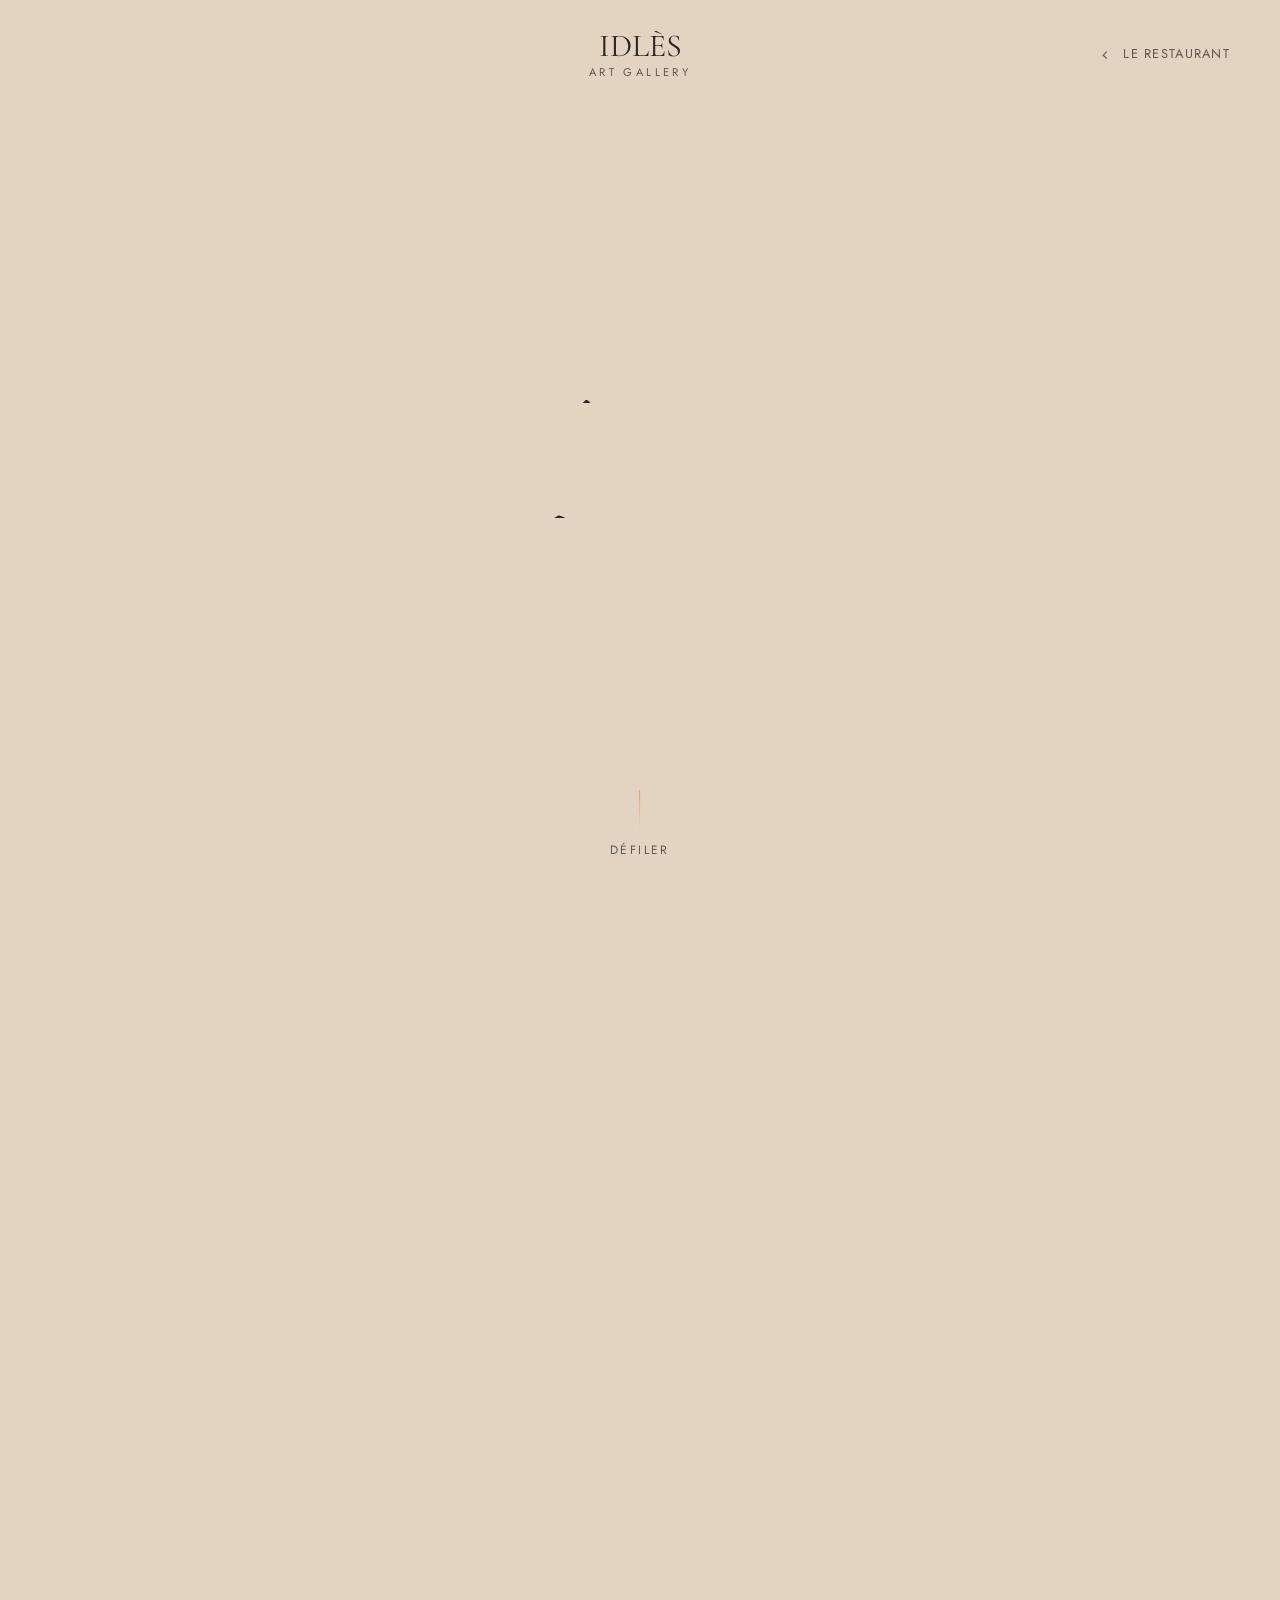
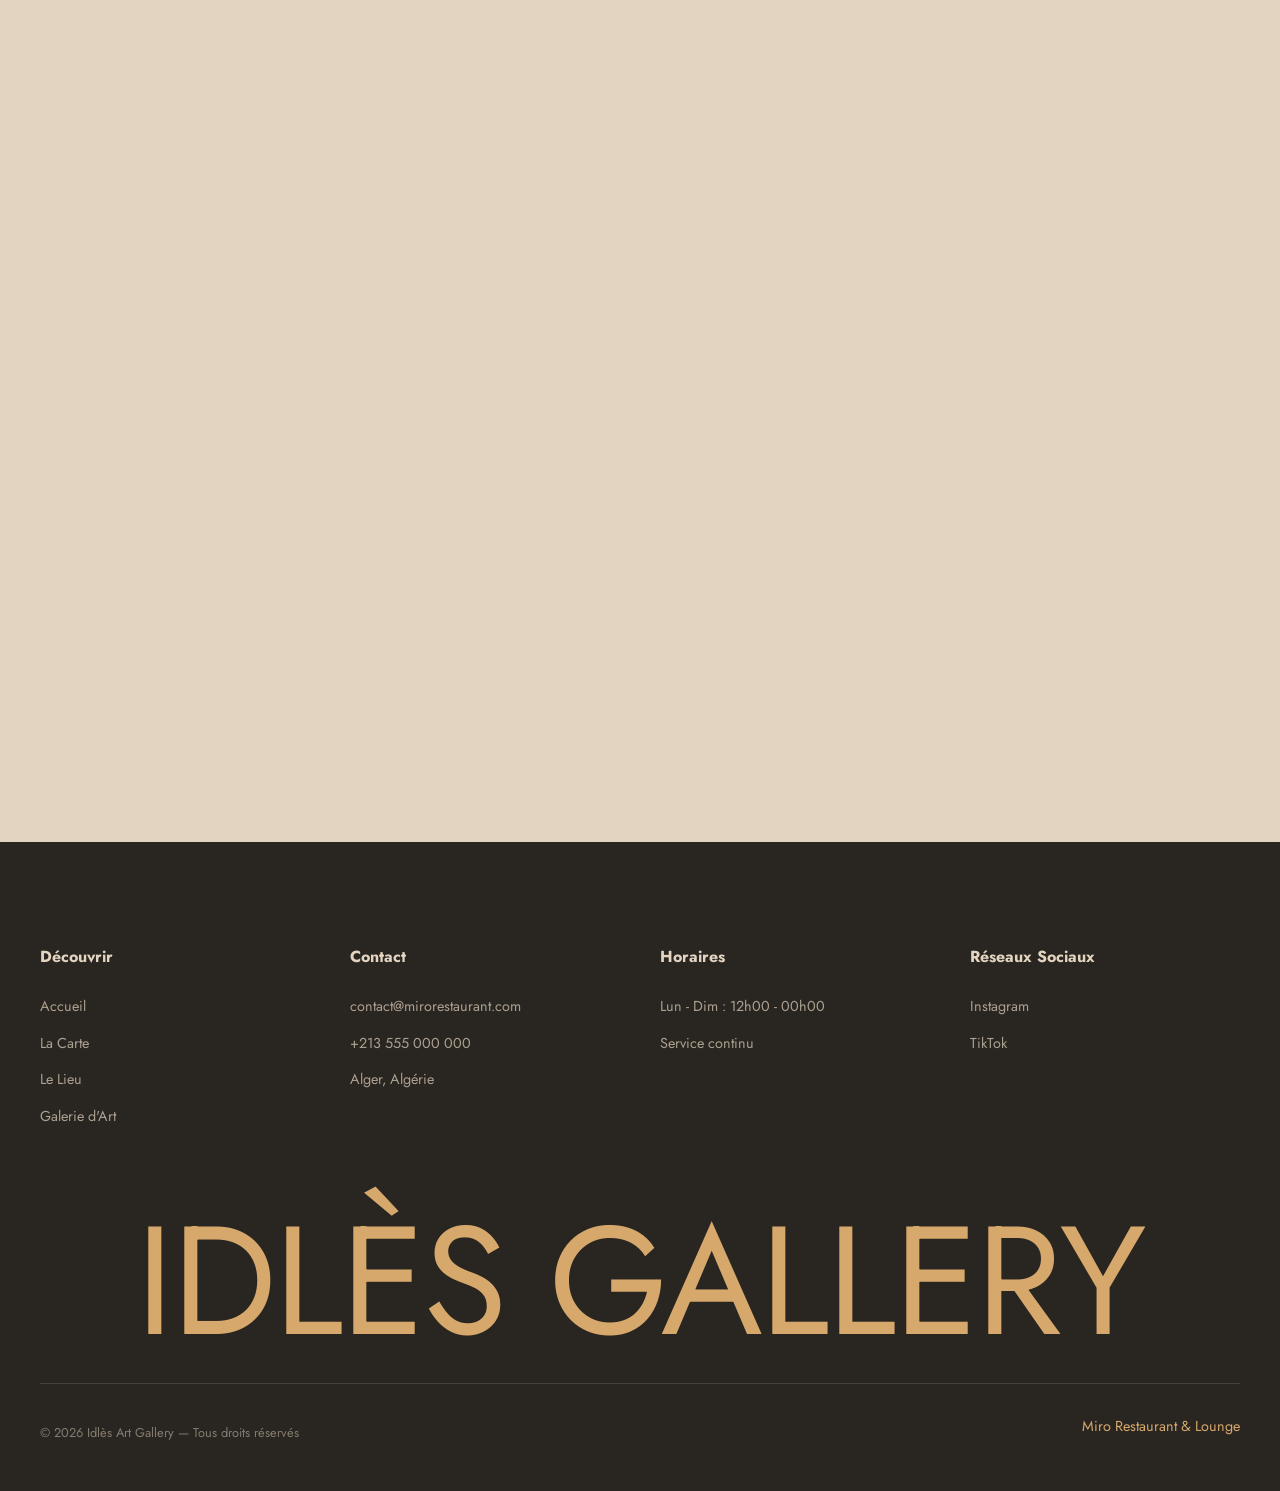
==== commit b69f4eed: "Fix hero layout overlaps, refine responsive behavior, and re-add logo" ====
--- a/gallery.html
+++ b/gallery.html
@@ -1,458 +1,500 @@
 <!DOCTYPE html>
 <html lang="fr">
 <head>
-  <meta charset="UTF-8">
-  <meta name="viewport" content="width=device-width, initial-scale=1.0">
-  <meta name="description" content="Idlès Art Gallery, l'espace d'art contemporain du Miro Restaurant & Lounge à Alger. Peinture, sculpture, céramique et photographie d'artistes algériens.">
-  <title>Idlès Art Gallery — par Miro Restaurant & Lounge · Alger</title>
-
-  <!-- SEO & Open Graph -->
-  <meta property="og:title" content="Idlès Art Gallery | Miro Restaurant & Lounge">
-  <meta property="og:description" content="L'espace d'art contemporain du Miro Restaurant & Lounge, au cœur d'Alger.">
-  <meta property="og:type" content="website">
-  <meta property="og:image" content="gallery_interior.png">
-  <link rel="icon" href="logo.png">
-
-  <!-- Fonts -->
-  <link rel="preconnect" href="https://fonts.googleapis.com">
-  <link rel="preconnect" href="https://fonts.gstatic.com" crossorigin>
-  <link href="https://fonts.googleapis.com/css2?family=Cormorant+Garamond:ital,wght@0,400;0,500;0,600;1,400;1,500&family=Jost:wght@300;400;500;600&display=swap" rel="stylesheet">
-
-  <!-- Stylesheet -->
-  <link rel="stylesheet" href="styles.css">
+<meta charset="UTF-8" />
+<meta name="viewport" content="width=device-width, initial-scale=1.0" />
+<title>Idlès Art Gallery — Miro Restaurant</title>
+<link rel="icon" href="logo.png" />
+<link rel="preconnect" href="https://fonts.googleapis.com" />
+<link rel="preconnect" href="https://fonts.gstatic.com" crossorigin />
+<link href="https://fonts.googleapis.com/css2?family=Cormorant+Garamond:ital,wght@0,400;0,500;0,600;1,400&family=Jost:wght@300;400;500;600&display=swap" rel="stylesheet" />
+<style>
+  :root{
+    --bg-dark: #292520; /* The main site background */
+    --bg: #e2d4c0; /* Beige theme for gallery! */
+    --gold: #d6a86c; 
+    --cream: #292520; /* inverted cream to dark charcol for text */
+    --muted: rgba(41,37,32,0.7);
+    --line: rgba(41,37,32,0.15);
+    --line-dark: rgba(214,168,108,0.2);
+    --serif: 'Cormorant Garamond',serif;
+    --sans: 'Jost',sans-serif;
+  }
+  * { margin:0; padding:0; box-sizing:border-box; }
+  body {
+    background: var(--bg);
+    color: var(--cream);
+    font-family: var(--sans);
+    font-weight: 400;
+    line-height: 1.7;
+    overflow-x: hidden;
+  }
+  a { color:inherit; text-decoration:none; }
+  ::selection { background: var(--gold); color: var(--bg); }
+  img { max-width: 100%; display: block; }
+  
+  .h1 { font-family: var(--serif); font-weight: 400; font-size: clamp(4rem, 15vw, 8rem); line-height: 0.9; text-transform: uppercase; color: var(--cream); }
+  .h2 { font-family: var(--serif); font-weight: 400; font-size: clamp(3rem, 10vw, 5rem); line-height: 1; text-transform: uppercase; }
+  .eyebrow { font-family: var(--sans); font-size: 0.85rem; letter-spacing: 0.2em; text-transform: uppercase; margin-bottom: 20px; display: block; color: var(--muted); }
+  
+  .btn {
+    display: inline-flex; align-items: center; justify-content: center;
+    font-family: var(--sans); font-size: 0.8rem; letter-spacing: 0.1em; text-transform: uppercase;
+    padding: 14px 30px; border: 1px solid var(--cream); color: var(--cream);
+    transition: 0.4s ease; cursor: pointer; background: transparent; border-radius: 40px;
+  }
+  .btn:hover { background: var(--cream); color: var(--bg); }
+  .btn.solid { background: var(--gold); color: var(--bg-dark); border-color: var(--gold); }
+  .btn.solid:hover { background: transparent; color: var(--gold); }
+  
+  /* HEADER & MOBILE MENU */
+  .header {
+    position: fixed; top: 0; left: 0; width: 100%; z-index: 105;
+    padding: 30px 50px; display: flex; justify-content: space-between; align-items: center;
+    transition: background 0.4s ease, padding 0.4s ease;
+  }
+  .header.scrolled { background: rgba(226, 212, 192, 0.95); backdrop-filter: blur(10px); padding: 20px 50px; border-bottom: 1px solid var(--line); }
+  
+  .brand { display: flex; flex-direction: column; align-items: center; color: var(--cream); font-family: var(--serif); font-size: 2rem; line-height: 1; z-index: 110; position: relative; }
+  .brand span { font-family: var(--sans); font-size: 0.7rem; letter-spacing: 0.3em; text-transform: uppercase; margin-top: 5px; color: var(--muted); }
+  .back-link { position: absolute; right: 50px; top: 50%; transform: translateY(-50%); font-size: 0.8rem; letter-spacing: 0.1em; text-transform: uppercase; color: var(--muted); transition: 0.3s; z-index: 110; }
+  .back-link:hover { color: var(--gold); }
+  .back-link svg { display: inline-block; vertical-align: middle; margin-right: 6px; }
+
+  .mobile-nav {
+    position: fixed; inset: 0; background: rgba(41,37,32,0.98); z-index: 100;
+    display: flex; flex-direction: column; align-items: center; justify-content: center;
+    backdrop-filter: blur(10px); transform: translateY(-100%); visibility: hidden;
+  }
+  .mobile-nav-links { display: flex; flex-direction: column; gap: 30px; text-align: center; }
+  .mobile-nav a { font-family: var(--serif); font-size: clamp(2rem, 5vw, 3.5rem); color: var(--bg); text-transform: uppercase; }
+  .mobile-nav .btn { font-family: var(--sans); font-size: 1rem; margin-top: 30px; border-color: var(--gold); color: var(--gold); background: transparent; }
+  
+  /* HERO */
+  .hero {
+    position: relative; min-height: 100vh; display: flex; align-items: center; justify-content: center;
+    text-align: center; overflow: hidden; padding: 0 20px;
+  }
+  .hero-content { position: relative; z-index: 2; display: flex; flex-direction: column; align-items: center; }
+  .hero-flex { display: flex; align-items: center; gap: 20px; flex-wrap: wrap; justify-content: center; margin-top: 30px; }
+  
+  /* Decorative separator */
+  .hero-separator { width: 60px; height: 1px; background: var(--gold); margin: 40px auto 0; opacity: 0; }
+  
+  /* Scroll indicator */
+  .scroll-hint { position: absolute; bottom: 40px; left: 50%; transform: translateX(-50%); display: flex; flex-direction: column; align-items: center; gap: 10px; color: var(--muted); font-size: 0.75rem; letter-spacing: 0.2em; text-transform: uppercase; }
+  .scroll-line { width: 1px; height: 40px; background: linear-gradient(to bottom, var(--gold), transparent); animation: scrollPulse 2s ease-in-out infinite; }
+  @keyframes scrollPulse { 0%,100% { opacity: 0.3; transform: scaleY(0.6); } 50% { opacity: 1; transform: scaleY(1); } }
+  
+  /* GSAP text splitting utility classes */
+  .word { display: inline-block; overflow: hidden; vertical-align: bottom; }
+  .word-inner { display: inline-block; transform: translateY(100%); will-change: transform; }
+
+  /* Pixel Trail Magic */
+  .pixel-trail-wrapper { position: absolute; inset: 0; width: 100%; height: 100%; z-index: 1; overflow: hidden; filter: url('#gooey-filter-pixel-trail'); pointer-events: none; }
+  .pixel-dot { background-color: rgba(255,255,255,0.9); opacity: 0; will-change: opacity; }
+  .hero-content { pointer-events: none; }
+  .hero-content * { pointer-events: auto; }
+
+  /* ABOUT SECTION */
+  .about-section { padding: 120px 8vw; display: grid; grid-template-columns: 1fr 1fr; gap: 80px; align-items: center; border-top: 1px solid var(--line); }
+  .about-text p { color: var(--muted); margin-bottom: 20px; font-size: 1.1rem; }
+  .about-text strong { color: var(--cream); font-weight: 500; }
+  .about-signature { display: flex; align-items: center; gap: 20px; margin-top: 40px; padding-top: 30px; border-top: 1px solid var(--line); }
+  .signature-img { width: 60px; height: 60px; border-radius: 50%; background: var(--gold); display: flex; align-items: center; justify-content: center; font-family: var(--serif); font-size: 1.5rem; font-style: italic; color: var(--bg-dark); flex-shrink: 0; }
+  .about-image { width: 100%; aspect-ratio: 4/5; object-fit: cover; will-change: transform; }
+  .about-image-wrapper { position: relative; overflow: hidden; }
+  .about-image-wrapper::after { content: ''; position: absolute; inset: 0; border: 1px solid rgba(41,37,32,0.1); pointer-events: none; }
+
+  /* GALLERY GRID */
+  .gallery-section { padding: 80px 8vw 120px; border-top: 1px solid var(--line); }
+  .gallery-header { text-align: center; margin-bottom: 60px; }
+  .gallery-filters { display: flex; justify-content: center; gap: 12px; margin-bottom: 60px; flex-wrap: wrap; }
+  .filter-btn { background: transparent; border: 1px solid var(--line); color: var(--muted); padding: 10px 24px; border-radius: 30px; cursor: pointer; font-family: var(--sans); text-transform: uppercase; font-size: 0.8rem; letter-spacing: 0.1em; transition: 0.3s; }
+  .filter-btn.active, .filter-btn:hover { background: var(--cream); color: var(--bg); border-color: var(--cream); }
+
+  .gallery-grid { display: grid; grid-template-columns: repeat(auto-fill, minmax(320px, 1fr)); gap: 50px 40px; }
+  .gallery-item { position: relative; overflow: hidden; cursor: pointer; aspect-ratio: 3/4; }
+  .gallery-item img { width: 100%; height: 100%; object-fit: cover; transition: transform 0.7s cubic-bezier(0.25, 0.46, 0.45, 0.94), filter 0.5s; filter: grayscale(0.15); }
+  .gallery-item:hover img { transform: scale(1.05); filter: grayscale(0); }
+  
+  .art-info { margin-top: 20px; text-align: center; }
+  .art-title { font-family: var(--serif); font-size: 1.5rem; color: var(--cream); margin-bottom: 4px; transition: color 0.3s; }
+  .art-wrapper:hover .art-title { color: var(--gold); }
+  .art-artist { font-family: var(--sans); font-size: 0.9rem; color: var(--muted); text-transform: uppercase; letter-spacing: 0.1em; }
+  .art-medium { font-family: var(--sans); font-size: 0.8rem; color: var(--muted); margin-top: 4px; font-style: italic; }
+
+  /* FORM SECTION */
+  .contact-section { padding: 120px 8vw; border-top: 1px solid var(--line); display: grid; grid-template-columns: 1fr 1fr; gap: 60px; }
+  .form-group { margin-bottom: 30px; }
+  .form-label { display: block; font-size: 0.85rem; text-transform: uppercase; letter-spacing: 0.1em; color: var(--muted); margin-bottom: 10px; }
+  .form-input { width: 100%; background: transparent; border: none; border-bottom: 1px solid var(--line); padding: 10px 0; font-family: var(--serif); font-size: 1.2rem; color: var(--cream); outline: none; transition: 0.3s; }
+  .form-input::placeholder { color: rgba(41,37,32,0.3); }
+  .form-input:focus { border-bottom-color: var(--cream); }
+  
+  /* FOOTER */
+  .footer { padding: 100px 40px 40px; border-top: 1px solid var(--line); background: var(--bg-dark); color: var(--bg); }
+  .footer-grid { display: grid; grid-template-columns: repeat(4, 1fr); gap: 40px; max-width: 1400px; margin: 0 auto; }
+  .footer h5 { font-family: var(--sans); color: var(--bg); margin-bottom: 24px; font-size: 1rem; }
+  .footer a { display: block; color: rgba(226, 212, 192, 0.7); margin-bottom: 12px; font-size: 0.9rem; transition: 0.3s; }
+  .footer a:hover { color: var(--gold); }
+  .footer-brand { font-family: var(--sans); font-size: clamp(4rem, 12vw, 15rem); color: var(--gold); text-align: center; line-height: 0.8; margin-top: 80px; letter-spacing: -2px; }
+  .footer-bottom { display: flex; justify-content: space-between; align-items: center; max-width: 1400px; margin: 40px auto 0; padding-top: 30px; border-top: 1px solid rgba(226,212,192,0.15); color: rgba(226,212,192,0.5); font-size: 0.8rem; }
+  
+  /* Reveal animation helper */
+  .reveal { opacity: 0; transform: translateY(40px); }
+  
+  /* RESPONSIVE */
+  @media(max-width: 900px) {
+    .header { padding: 20px; justify-content: center; }
+    .back-link { position: static; transform: none; margin-top: 10px; }
+    .contact-section { grid-template-columns: 1fr; padding: 80px 20px; }
+    .about-section { grid-template-columns: 1fr; padding: 80px 20px; gap: 40px; }
+    .footer-grid { grid-template-columns: 1fr 1fr; }
+    .footer-bottom { flex-direction: column; gap: 10px; text-align: center; }
+    .gallery-section { padding: 40px 20px 80px; }
+    .h1 { font-size: clamp(3.5rem, 12vw, 5rem); }
+    .scroll-hint { display: none; }
+  }
+  @media(max-width: 600px) {
+    .footer-grid { grid-template-columns: 1fr; }
+    .gallery-grid { grid-template-columns: 1fr; }
+  }
+</style>
 </head>
-<body class="lang-fr">
-
-  <!-- --- HEADER & NAVIGATION --- -->
-  <header id="main-header">
-    <div class="container navbar">
-      <a href="#home" class="logo" id="logo-link">
-        IDLÈS
-        <span class="logo-sub">Art Gallery</span>
-      </a>
-
-      <nav>
-        <ul class="nav-links" id="nav-menu">
-          <li><a href="#home" class="active" id="nav-link-home"><span class="lang-fr">Accueil</span><span class="lang-en">Home</span></a></li>
-          <li><a href="#about" id="nav-link-about"><span class="lang-fr">À Propos</span><span class="lang-en">About</span></a></li>
-          <li><a href="#exhibitions" id="nav-link-exh"><span class="lang-fr">Expositions</span><span class="lang-en">Exhibitions</span></a></li>
-          <li><a href="#gallery" id="nav-link-gallery"><span class="lang-fr">Œuvres</span><span class="lang-en">Artworks</span></a></li>
-          <li><a href="#submit" id="nav-link-submit"><span class="lang-fr">Espace Artistes</span><span class="lang-en">Artist Space</span></a></li>
-          <li><a href="#contact" id="nav-link-contact"><span class="lang-fr">Contact</span><span class="lang-en">Contact</span></a></li>
-          <li><a href="index.html" class="nav-restaurant">↩ <span class="lang-fr">Le Restaurant</span><span class="lang-en">The Restaurant</span></a></li>
-        </ul>
-      </nav>
-
-      <div class="nav-tools">
-        <div class="lang-switcher" role="navigation" aria-label="Langue">
-          <button class="lang-btn active" id="lang-fr-btn">FR</button>
-          <button class="lang-btn" id="lang-en-btn">EN</button>
-        </div>
-        <button class="menu-toggle" id="mobile-menu-toggle" aria-label="Menu de navigation">
-          <span></span><span></span><span></span>
-        </button>
-      </div>
-    </div>
-  </header>
-
-  <!-- --- HERO SECTION --- -->
-  <section id="home" class="hero">
-    <div class="hero-bg"></div>
-    <div class="hero-content">
-      <span class="hero-subtitle"><span class="lang-fr">Une signature Miro Restaurant &amp; Lounge · Alger</span><span class="lang-en">A Miro Restaurant &amp; Lounge signature · Algiers</span></span>
-      <h1 class="hero-title">
-        <span class="lang-fr">L'âme de la culture algérienne,</span>
-        <span class="lang-en">The soul of Algerian culture,</span>
-        <span class="italic-title text-accent"><span class="lang-fr">au cœur d'Alger.</span><span class="lang-en">in the heart of Algiers.</span></span>
-      </h1>
-      <p class="hero-description">
-        <span class="lang-fr">Idlès Art Gallery est l'espace d'art du Miro Restaurant &amp; Lounge : un pont culturel né à Alger, célébrant l'expression contemporaine algérienne, entre héritage saharien et modernité.</span>
-        <span class="lang-en">Idlès Art Gallery is the art space of Miro Restaurant &amp; Lounge: a cultural bridge born in Algiers, celebrating contemporary Algerian expression, merging Saharan heritage with modernity.</span>
-      </p>
-      <div class="hero-actions">
-        <a href="#gallery" class="btn-primary"><span class="lang-fr">Explorer la Galerie</span><span class="lang-en">Explore Gallery</span>
-          <svg width="18" height="18" viewBox="0 0 24 24" fill="none" stroke="currentColor" stroke-width="2"><line x1="5" y1="12" x2="19" y2="12"></line><polyline points="12 5 19 12 12 19"></polyline></svg>
-        </a>
-        <a href="#contact" class="btn-secondary"><span class="lang-fr">Planifier votre visite</span><span class="lang-en">Plan Your Visit</span></a>
-      </div>
-    </div>
-    <div class="scroll-indicator"><span class="lang-fr">Défiler</span><span class="lang-en">Scroll</span></div>
-  </section>
-
-  <!-- --- ABOUT SECTION --- -->
-  <section id="about" class="container section-padding reveal">
-    <div class="about-grid">
-      <div class="about-text">
-        <span class="section-tag"><span class="lang-fr">Qui Sommes-Nous</span><span class="lang-en">Who We Are</span></span>
-        <h2 class="section-title"><span class="lang-fr">L'Esprit d'Idlès au cœur d'Alger</span><span class="lang-en">The Spirit of Idlès in Algiers</span></h2>
-        <p>
-          <span class="lang-fr">Inaugurée en janvier 2026 et fondée par l'artiste et designer d'intérieur <strong>Zola Djenane</strong>, <strong>Idlès Art Gallery</strong> est née avec l'ambition de créer un espace d'échange ouvert, inclusif et chaleureux, au sein de l'univers Miro. La galerie se veut un lieu de rencontres fertiles pour les créateurs.</span>
-          <span class="lang-en">Inaugurated in January 2026 and founded by artist and interior designer <strong>Zola Djenane</strong>, <strong>Idlès Art Gallery</strong> was born out of the ambition to create an open, inclusive, and warm space within the Miro universe. The gallery hosts inspiring artistic encounters.</span>
-        </p>
-        <p>
-          <span class="lang-fr">Le nom <strong>Idlès</strong> s'inspire de sa signification — la <strong>culture</strong> — qui incarne à elle seule la vocation de la galerie. Il existe par ailleurs une commune préservée portant ce nom, près de Tamanrasset, dans le grand Sud algérien : une belle résonance qui évoque la profondeur de la mémoire culturelle, le retour aux racines et l'imagination inspirée par la majesté du désert.</span>
-          <span class="lang-en">The name <strong>Idlès</strong> draws its inspiration from its meaning — <strong>culture</strong> — which embodies the very purpose of the gallery. There is also an untouched locality bearing this name near Tamanrasset, in Algeria's deep South: a fitting resonance evoking the depth of cultural memory, a return to roots, and imagination inspired by the desert.</span>
-        </p>
-        <p>
-          <span class="lang-fr">La galerie expose une grande diversité de disciplines : <strong>peinture, sculpture, céramique et photographie</strong>, des grands maîtres algériens aux jeunes talents émergents.</span>
-          <span class="lang-en">The gallery showcases <strong>painting, sculpture, ceramics, and photography</strong>, from established Algerian masters to young emerging talents.</span>
-        </p>
-
-        <div class="about-signature">
-          <div class="signature-img">ZD</div>
-          <div class="signature-info">
-            <h5>Zola Djenane</h5>
-            <p><span class="lang-fr">Fondatrice &amp; Artiste</span><span class="lang-en">Founder &amp; Artist</span></p>
-          </div>
-        </div>
-      </div>
-
-      <div class="about-image-wrapper">
-        <img src="gallery_interior.png" alt="Intérieur de la galerie Idlès" class="about-image">
-        <div class="about-image-frame"></div>
-      </div>
-    </div>
-  </section>
-
-  <!-- --- EXHIBITIONS SECTION --- -->
-  <section id="exhibitions" class="exhibitions section-padding reveal">
-    <div class="container">
-      <div class="exhibitions-header">
-        <div>
-          <span class="section-tag"><span class="lang-fr">Programmation</span><span class="lang-en">Calendar</span></span>
-          <h2 class="section-title"><span class="lang-fr">Nos Expositions</span><span class="lang-en">Our Exhibitions</span></h2>
-        </div>
-        <p class="exhibitions-intro"><span class="lang-fr">Nous concevons chaque exposition comme un dialogue intime entre les artistes, leurs œuvres et le public algérois.</span><span class="lang-en">We curate each exhibition as an intimate dialogue between the artists, their creations, and the local public.</span></p>
-      </div>
-
-      <div class="exhibition-cards">
-        <div class="exhibition-card">
-          <div class="exh-img-wrapper">
-            <span class="exh-status"><span class="lang-fr">En cours</span><span class="lang-en">Current</span></span>
-            <img src="art-reflets.png" alt="Mosaïque Contemporaine" class="exh-img">
-          </div>
-          <div class="exh-content">
-            <span class="exh-date"><span class="lang-fr">17 Janvier — Fin Juin 2026</span><span class="lang-en">January 17 — Late June 2026</span></span>
-            <h3 class="exh-title"><span class="lang-fr">Mosaïque Contemporaine : 17 Regards d'Algérie</span><span class="lang-en">Contemporary Mosaic: 17 Perspectives from Algeria</span></h3>
-            <p class="exh-desc"><span class="lang-fr">Exposition collective inaugurale. Dix-sept artistes algériens phares d'horizons variés se réunissent pour célébrer la renaissance de la création artistique.</span><span class="lang-en">Inaugural collective exhibition. Seventeen prominent Algerian artists gather to celebrate the artistic rebirth.</span></p>
-            <div class="exh-artists"><span class="lang-fr"><strong>Artistes :</strong> N. Chegrane, Dj. Ababsia, L. Dokman, N. Hamouche, G. Sabri, Z. Bacha, C. Belhimer...</span><span class="lang-en"><strong>Featured:</strong> N. Chegrane, Dj. Ababsia, L. Dokman, N. Hamouche, G. Sabri, Z. Bacha, C. Belhimer...</span></div>
-          </div>
-        </div>
-
-        <div class="exhibition-card">
-          <div class="exh-img-wrapper">
-            <span class="exh-status archive"><span class="lang-fr">À venir</span><span class="lang-en">Upcoming</span></span>
-            <img src="art-fauves.png" alt="Exposition Fauvisme" class="exh-img">
-          </div>
-          <div class="exh-content">
-            <span class="exh-date"><span class="lang-fr">Juillet — Août 2026</span><span class="lang-en">July — August 2026</span></span>
-            <h3 class="exh-title"><span class="lang-fr">Lumières Intérieures &amp; Paysages Fauves</span><span class="lang-en">Inner Lights &amp; Fauvist Landscapes</span></h3>
-            <p class="exh-desc"><span class="lang-fr">Une exposition solo consacrée à la peintre Habbiba Bensekha. Ses toiles aux couleurs pures captent l'énergie de la lumière et des paysages du pays.</span><span class="lang-en">A solo exhibition dedicated to painter Habbiba Bensekha. Her bright works capture the light and raw landscapes of Algeria.</span></p>
-            <div class="exh-artists"><span class="lang-fr"><strong>Artiste :</strong> Habbiba Bensekha (Peinture semi-abstraite)</span><span class="lang-en"><strong>Artist:</strong> Habbiba Bensekha (Semi-abstract painting)</span></div>
-          </div>
-        </div>
-      </div>
-    </div>
-  </section>
-
-  <!-- --- GALLERY SECTION --- -->
-  <section id="gallery" class="container section-padding reveal">
-    <span class="section-tag center"><span class="lang-fr">Catalogue</span><span class="lang-en">Collection</span></span>
-    <h2 class="section-title center mb-3"><span class="lang-fr">La Galerie Virtuelle</span><span class="lang-en">The Virtual Gallery</span></h2>
-
-    <div class="gallery-filter-bar" role="tablist" aria-label="Filtres Galerie">
-      <button class="filter-btn active" data-filter="all"><span class="lang-fr">Tout</span><span class="lang-en">All</span></button>
-      <button class="filter-btn" data-filter="painting"><span class="lang-fr">Peintures</span><span class="lang-en">Paintings</span></button>
-      <button class="filter-btn" data-filter="sculpture"><span class="lang-fr">Sculptures &amp; Céramiques</span><span class="lang-en">Sculpture &amp; Ceramics</span></button>
-      <button class="filter-btn" data-filter="photography"><span class="lang-fr">Photographies</span><span class="lang-en">Photography</span></button>
-    </div>
-
-    <div class="gallery-grid" id="gallery-grid">
-      <div class="gallery-item" data-category="painting" data-index="0" role="button" aria-haspopup="dialog" aria-label="Agrandir l'œuvre">
-        <div class="art-img-wrapper">
-          <img src="art-assekrem.png" alt="Le Crépuscule de l'Assekrem" class="art-img" loading="lazy">
-          <div class="art-overlay">
-            <span class="art-category"><span class="lang-fr">Peinture</span><span class="lang-en">Painting</span></span>
-            <h3 class="art-title">Le Crépuscule de l'Assekrem</h3>
-            <p class="art-artist">Zola Djenane</p>
-            <div class="art-details"><span>Acrylic on canvas</span><span>120 x 100 cm</span></div>
-            <div class="art-action"><span class="lang-fr">Détails de l'œuvre</span><span class="lang-en">View Details</span>
-              <svg width="16" height="16" viewBox="0 0 24 24" fill="none" stroke="currentColor" stroke-width="2"><line x1="5" y1="12" x2="19" y2="12"></line><polyline points="12 5 19 12 12 19"></polyline></svg>
-            </div>
-          </div>
-        </div>
-      </div>
-
-      <div class="gallery-item" data-category="painting" data-index="1" role="button" aria-haspopup="dialog" aria-label="Agrandir l'œuvre">
-        <div class="art-img-wrapper">
-          <img src="art-fauves.png" alt="Rythmes Fauves" class="art-img" loading="lazy">
-          <div class="art-overlay">
-            <span class="art-category"><span class="lang-fr">Peinture</span><span class="lang-en">Painting</span></span>
-            <h3 class="art-title">Rythmes Fauves</h3>
-            <p class="art-artist">Habbiba Bensekha</p>
-            <div class="art-details"><span>Oil on canvas</span><span>90 x 90 cm</span></div>
-            <div class="art-action"><span class="lang-fr">Détails de l'œuvre</span><span class="lang-en">View Details</span>
-              <svg width="16" height="16" viewBox="0 0 24 24" fill="none" stroke="currentColor" stroke-width="2"><line x1="5" y1="12" x2="19" y2="12"></line><polyline points="12 5 19 12 12 19"></polyline></svg>
-            </div>
-          </div>
-        </div>
-      </div>
-
-      <div class="gallery-item" data-category="sculpture" data-index="2" role="button" aria-haspopup="dialog" aria-label="Agrandir l'œuvre">
-        <div class="art-img-wrapper">
-          <img src="art-ceramique.png" alt="Mémoire Nomade" class="art-img" loading="lazy">
-          <div class="art-overlay">
-            <span class="art-category"><span class="lang-fr">Céramique d'Art</span><span class="lang-en">Art Ceramic</span></span>
-            <h3 class="art-title">Mémoire Nomade</h3>
-            <p class="art-artist">Lamine Dokman</p>
-            <div class="art-details"><span>Glazed Clay</span><span>45 x 30 cm</span></div>
-            <div class="art-action"><span class="lang-fr">Détails de l'œuvre</span><span class="lang-en">View Details</span>
-              <svg width="16" height="16" viewBox="0 0 24 24" fill="none" stroke="currentColor" stroke-width="2"><line x1="5" y1="12" x2="19" y2="12"></line><polyline points="12 5 19 12 12 19"></polyline></svg>
-            </div>
-          </div>
-        </div>
-      </div>
-
-      <div class="gallery-item" data-category="photography" data-index="3" role="button" aria-haspopup="dialog" aria-label="Agrandir l'œuvre">
-        <div class="art-img-wrapper">
-          <img src="art-casbah.png" alt="Les Ruelles de la Casbah" class="art-img" loading="lazy">
-          <div class="art-overlay">
-            <span class="art-category"><span class="lang-fr">Photographie</span><span class="lang-en">Photography</span></span>
-            <h3 class="art-title">Les Ruelles de la Casbah</h3>
-            <p class="art-artist">Ghiless Sabri</p>
-            <div class="art-details"><span>Fine Art Print</span><span>60 x 80 cm</span></div>
-            <div class="art-action"><span class="lang-fr">Détails de l'œuvre</span><span class="lang-en">View Details</span>
-              <svg width="16" height="16" viewBox="0 0 24 24" fill="none" stroke="currentColor" stroke-width="2"><line x1="5" y1="12" x2="19" y2="12"></line><polyline points="12 5 19 12 12 19"></polyline></svg>
-            </div>
-          </div>
-        </div>
-      </div>
-
-      <div class="gallery-item" data-category="painting" data-index="4" role="button" aria-haspopup="dialog" aria-label="Agrandir l'œuvre">
-        <div class="art-img-wrapper">
-          <img src="art-reflets.png" alt="Reflets Algérois" class="art-img" loading="lazy">
-          <div class="art-overlay">
-            <span class="art-category"><span class="lang-fr">Peinture</span><span class="lang-en">Painting</span></span>
-            <h3 class="art-title">Reflets Algérois</h3>
-            <p class="art-artist">Chakib Belhimer</p>
-            <div class="art-details"><span>Mixed Media</span><span>150 x 120 cm</span></div>
-            <div class="art-action"><span class="lang-fr">Détails de l'œuvre</span><span class="lang-en">View Details</span>
-              <svg width="16" height="16" viewBox="0 0 24 24" fill="none" stroke="currentColor" stroke-width="2"><line x1="5" y1="12" x2="19" y2="12"></line><polyline points="12 5 19 12 12 19"></polyline></svg>
-            </div>
-          </div>
-        </div>
-      </div>
-
-      <div class="gallery-item" data-category="sculpture" data-index="5" role="button" aria-haspopup="dialog" aria-label="Agrandir l'œuvre">
-        <div class="art-img-wrapper">
-          <img src="art-bronze.png" alt="L'Envolée d'Idlès" class="art-img" loading="lazy">
-          <div class="art-overlay">
-            <span class="art-category"><span class="lang-fr">Sculpture</span><span class="lang-en">Sculpture</span></span>
-            <h3 class="art-title">L'Envolée d'Idlès</h3>
-            <p class="art-artist">Nouredine Chegrane</p>
-            <div class="art-details"><span>Patinated Bronze</span><span>70 x 40 cm</span></div>
-            <div class="art-action"><span class="lang-fr">Détails de l'œuvre</span><span class="lang-en">View Details</span>
-              <svg width="16" height="16" viewBox="0 0 24 24" fill="none" stroke="currentColor" stroke-width="2"><line x1="5" y1="12" x2="19" y2="12"></line><polyline points="12 5 19 12 12 19"></polyline></svg>
-            </div>
-          </div>
-        </div>
-      </div>
-    </div>
-  </section>
-
-  <!-- --- ARTIST SUBMISSION SECTION --- -->
-  <section id="submit" class="submission section-padding reveal">
-    <div class="container submission-layout">
-      <div class="submission-info">
-        <span class="section-tag"><span class="lang-fr">Candidatures</span><span class="lang-en">Call for Artists</span></span>
-        <h2 class="section-title"><span class="lang-fr">Rejoignez Idlès Art Gallery</span><span class="lang-en">Join Idlès Art Gallery</span></h2>
-        <p><span class="lang-fr">Nous étudions en permanence les dossiers de nouveaux artistes résidant en Algérie ou issus de la diaspora. Nous recherchons des expressions artistiques fortes et originales.</span><span class="lang-en">We continuously review submissions from artists residing in Algeria or from the diaspora. We look for strong, original artistic voices.</span></p>
-
-        <div class="submission-steps">
-          <div class="step-item">
-            <span class="step-num">01</span>
-            <div class="step-content">
-              <h4><span class="lang-fr">Portfolio d'Œuvres</span><span class="lang-en">Artwork Portfolio</span></h4>
-              <p><span class="lang-fr">Téléversez un PDF ou des photos de vos dernières créations (3-5 images recommandées).</span><span class="lang-en">Upload a PDF or photos of your recent works (3-5 images recommended).</span></p>
-            </div>
-          </div>
-          <div class="step-item">
-            <span class="step-num">02</span>
-            <div class="step-content">
-              <h4><span class="lang-fr">Biographie &amp; Démarche</span><span class="lang-en">Bio &amp; Concept</span></h4>
-              <p><span class="lang-fr">Décrivez brièvement votre parcours et la philosophie derrière vos travaux.</span><span class="lang-en">Briefly outline your career and the philosophy behind your work.</span></p>
-            </div>
-          </div>
-          <div class="step-item">
-            <span class="step-num">03</span>
-            <div class="step-content">
-              <h4><span class="lang-fr">Revue du Comité</span><span class="lang-en">Committee Review</span></h4>
-              <p><span class="lang-fr">Zola Djenane et l'équipe curatoriale examinent les candidatures chaque mois.</span><span class="lang-en">Zola Djenane and the curatorial board review submissions monthly.</span></p>
-            </div>
-          </div>
-        </div>
-      </div>
-
-      <div class="form-card">
-        <form id="artist-form" action="#" method="POST" novalidate>
-          <div class="form-group">
-            <label for="artist-name" class="form-label"><span class="lang-fr">Nom Complet *</span><span class="lang-en">Full Name *</span></label>
-            <input type="text" id="artist-name" class="form-input" required>
-          </div>
-          <div class="form-group">
-            <label for="artist-email" class="form-label"><span class="lang-fr">Adresse E-mail *</span><span class="lang-en">Email Address *</span></label>
-            <input type="email" id="artist-email" class="form-input" required>
-          </div>
-          <div class="form-group">
-            <label for="artist-discipline" class="form-label"><span class="lang-fr">Discipline Principale *</span><span class="lang-en">Main Discipline *</span></label>
-            <select id="artist-discipline" class="form-input" required>
-              <option value="" disabled selected><span class="lang-fr">Sélectionnez votre art</span></option>
-              <option value="peinture">Peinture / Painting</option>
-              <option value="sculpture">Sculpture &amp; Modelage</option>
-              <option value="ceramique">Céramique d'Art</option>
-              <option value="photo">Photographie d'Art</option>
-            </select>
-          </div>
-          <div class="form-group">
-            <label class="form-label"><span class="lang-fr">Portfolio (Images / PDF max 10MB) *</span><span class="lang-en">Portfolio (Images / PDF max 10MB) *</span></label>
-            <div class="file-upload-wrapper">
-              <input type="file" id="artist-portfolio" class="file-upload-input" accept="image/*,.pdf" required>
-              <div class="file-upload-text">
-                <svg width="24" height="24" viewBox="0 0 24 24" fill="none" stroke="currentColor" stroke-width="2"><path d="M21 15v4a2 2 0 0 1-2 2H5a2 2 0 0 1-2-2v-4"></path><polyline points="17 8 12 3 7 8"></polyline><line x1="12" y1="3" x2="12" y2="15"></line></svg>
-                <span><span class="lang-fr">Glissez-déposez ou cliquez pour parcourir</span><span class="lang-en">Drag and drop or click to browse</span></span>
-              </div>
-              <div class="file-name-display" id="file-name-display"></div>
-            </div>
-          </div>
-          <div class="form-group">
-            <label for="artist-msg" class="form-label"><span class="lang-fr">Présentez brièvement vos motivations *</span><span class="lang-en">Briefly explain your motivations *</span></label>
-            <textarea id="artist-msg" class="form-input" rows="4" required></textarea>
-          </div>
-          <button type="submit" class="btn-primary btn-block"><span class="lang-fr">Soumettre ma candidature</span><span class="lang-en">Submit Application</span></button>
-        </form>
-      </div>
-    </div>
-  </section>
-
-  <!-- --- CONTACT & VISITS SECTION --- -->
-  <section id="contact" class="container section-padding reveal">
-    <div class="contact-grid">
-      <div class="contact-info">
-        <div>
-          <span class="section-tag"><span class="lang-fr">Informations Pratiques</span><span class="lang-en">Plan Your Visit</span></span>
-          <h2 class="section-title"><span class="lang-fr">Venir à la Galerie</span><span class="lang-en">Visit the Gallery</span></h2>
-          <p class="muted"><span class="lang-fr">Idlès Art Gallery accompagne l'expérience du Miro Restaurant &amp; Lounge à Alger. Liez une visite culturelle à un dîner d'exception.</span><span class="lang-en">Idlès Art Gallery complements the Miro Restaurant &amp; Lounge experience in Algiers. Pair a cultural visit with an exceptional dinner.</span></p>
-        </div>
-
-        <div class="info-details">
-          <div class="info-block">
-            <h4><span class="lang-fr">Adresse</span><span class="lang-en">Location</span></h4>
-            <p>Alger, Algérie — Miro Restaurant &amp; Lounge</p>
-          </div>
-          <div class="info-block">
-            <h4><span class="lang-fr">Horaires d'Ouverture</span><span class="lang-en">Opening Hours</span></h4>
-            <p><span class="lang-fr">Tous les jours : 14h00 — 23h00</span><span class="lang-en">Daily: 2:00 PM — 11:00 PM</span></p>
-          </div>
-          <div class="info-block">
-            <h4><span class="lang-fr">Contact Direct</span><span class="lang-en">Get in Touch</span></h4>
-            <p><a href="https://www.instagram.com/miro.restaurant" target="_blank" rel="noopener">@miro.restaurant</a></p>
-            <p><a href="https://www.tiktok.com/@mirorestaurant.alger" target="_blank" rel="noopener">@mirorestaurant.alger</a></p>
-          </div>
-        </div>
-
-        <div class="map-wrapper">
-          <div class="map-placeholder">
-            <svg width="32" height="32" viewBox="0 0 24 24" fill="none" stroke="var(--accent-color)" stroke-width="2"><path d="M12 2a8 8 0 0 0-8 8c0 5.25 8 12 8 12s8-6.75 8-12a8 8 0 0 0-8-8z"></path><circle cx="12" cy="10" r="3"></circle></svg>
-            <span class="lang-fr"><strong>Miro Restaurant &amp; Lounge</strong>, Alger</span>
-            <span class="lang-en"><strong>Miro Restaurant &amp; Lounge</strong>, Algiers</span>
-            <a href="https://maps.google.com/?q=Miro+Restaurant+Alger" target="_blank" rel="noopener noreferrer" class="map-link-btn"><span class="lang-fr">Ouvrir dans Google Maps</span><span class="lang-en">Open in Google Maps</span></a>
-          </div>
-        </div>
-      </div>
-
-      <div class="form-card contact-form-card">
-        <h3 class="section-title small-title"><span class="lang-fr">Écrivez-nous</span><span class="lang-en">Send a Message</span></h3>
-        <form id="contact-form" action="#" method="POST" novalidate>
-          <div class="form-group">
-            <label for="contact-name" class="form-label"><span class="lang-fr">Votre Nom *</span><span class="lang-en">Your Name *</span></label>
-            <input type="text" id="contact-name" class="form-input" required>
-          </div>
-          <div class="form-group">
-            <label for="contact-email" class="form-label"><span class="lang-fr">Votre Adresse E-mail *</span><span class="lang-en">Your Email Address *</span></label>
-            <input type="email" id="contact-email" class="form-input" required>
-          </div>
-          <div class="form-group">
-            <label for="contact-msg" class="form-label"><span class="lang-fr">Message *</span><span class="lang-en">Message *</span></label>
-            <textarea id="contact-msg" class="form-input" rows="5" required></textarea>
-          </div>
-          <button type="submit" class="btn-primary btn-block"><span class="lang-fr">Envoyer le message</span><span class="lang-en">Send Message</span></button>
-        </form>
-      </div>
-    </div>
-  </section>
-
-  <!-- --- FOOTER --- -->
-  <footer>
-    <div class="container">
-      <div class="footer-top">
-        <a href="#home" class="footer-logo">IDLÈS<span class="footer-logo-sub">Art Gallery</span></a>
-        <a href="index.html" class="footer-by"><img src="logo.png" alt="Miro Restaurant & Lounge"><span class="lang-fr">Un espace Miro Restaurant &amp; Lounge</span><span class="lang-en">A Miro Restaurant &amp; Lounge space</span></a>
-        <div class="social-links">
-          <a href="https://www.instagram.com/miro.restaurant" target="_blank" rel="noopener" class="social-icon" aria-label="Instagram">
-            <svg width="18" height="18" viewBox="0 0 24 24" fill="none" stroke="currentColor" stroke-width="2"><rect x="2" y="2" width="20" height="20" rx="5" ry="5"></rect><path d="M16 11.37A4 4 0 1 1 12.63 8 4 4 0 0 1 16 11.37z"></path><line x1="17.5" y1="6.5" x2="17.51" y2="6.5"></line></svg>
-          </a>
-          <a href="https://www.tiktok.com/@mirorestaurant.alger" target="_blank" rel="noopener" class="social-icon" aria-label="TikTok">
-            <svg width="18" height="18" viewBox="0 0 24 24" fill="currentColor"><path d="M16.5 3c.3 2 1.5 3.6 3.5 3.9v2.5c-1.2 0-2.4-.3-3.5-.9v6.1c0 3.1-2.5 5.6-5.6 5.6S5.3 17.8 5.3 14.7s2.5-5.6 5.6-5.6c.3 0 .6 0 .9.07v2.6c-.3-.1-.6-.15-.9-.15a3.1 3.1 0 1 0 3.1 3.1V3h2.5z"/></svg>
-          </a>
-        </div>
-      </div>
-      <div class="footer-bottom">
-        <p>© 2026 Idlès Art Gallery — <span class="lang-fr">Tous droits réservés.</span><span class="lang-en">All rights reserved.</span></p>
-        <div class="footer-meta">
-          <a href="index.html"><span class="lang-fr">Le Restaurant</span><span class="lang-en">The Restaurant</span></a>
-          <a href="#"><span class="lang-fr">Mentions Légales</span><span class="lang-en">Terms</span></a>
-        </div>
-      </div>
-    </div>
-  </footer>
-
-  <!-- --- LIGHTBOX --- -->
-  <div class="lightbox" id="lightbox-viewer" role="dialog" aria-modal="true" aria-label="Afficheur d'œuvre">
-    <button class="lightbox-close" id="lightbox-close-btn" aria-label="Fermer">&times;</button>
-    <button class="lightbox-nav lightbox-prev" id="lightbox-prev-btn" aria-label="Précédent">
-      <svg width="24" height="24" viewBox="0 0 24 24" fill="none" stroke="currentColor" stroke-width="2"><polyline points="15 18 9 12 15 6"></polyline></svg>
-    </button>
-    <button class="lightbox-nav lightbox-next" id="lightbox-next-btn" aria-label="Suivant">
-      <svg width="24" height="24" viewBox="0 0 24 24" fill="none" stroke="currentColor" stroke-width="2"><polyline points="9 18 15 12 9 6"></polyline></svg>
-    </button>
-    <div class="lightbox-container">
-      <div class="lightbox-image-box"><img src="" alt="" class="lightbox-image" id="lightbox-img-element"></div>
-      <div class="lightbox-info-box">
-        <span class="lightbox-category" id="lightbox-category-element">Peinture</span>
-        <h3 class="lightbox-title" id="lightbox-title-element">Titre</h3>
-        <p class="lightbox-artist" id="lightbox-artist-element">Artiste</p>
-        <div class="lightbox-details-grid">
-          <div class="detail-line"><span class="detail-label"><span class="lang-fr">Technique</span><span class="lang-en">Medium</span></span><span class="detail-val" id="lightbox-medium-element">—</span></div>
-          <div class="detail-line"><span class="detail-label"><span class="lang-fr">Dimensions</span><span class="lang-en">Dimensions</span></span><span class="detail-val" id="lightbox-dimensions-element">—</span></div>
-          <div class="detail-line"><span class="detail-label"><span class="lang-fr">Disponibilité</span><span class="lang-en">Availability</span></span><span class="detail-val text-accent" id="lightbox-status-element">Disponible / Available</span></div>
-        </div>
-        <p class="lightbox-description" id="lightbox-desc-element"><span class="lang-fr">Œuvre exposée à la galerie Idlès. Contactez-nous pour toute information ou acquisition.</span><span class="lang-en">Artwork exhibited at Idlès gallery. Contact us for any information or acquisition.</span></p>
-      </div>
-    </div>
-  </div>
-
-  <!-- --- TOAST --- -->
-  <div class="toast" id="toast-notification">
-    <div class="toast-icon">
-      <svg width="24" height="24" viewBox="0 0 24 24" fill="none" stroke="currentColor" stroke-width="2"><path d="M22 11.08V12a10 10 0 1 1-5.93-9.14"></path><polyline points="22 4 12 14.01 9 11.01"></polyline></svg>
-    </div>
-    <div class="toast-content">
-      <h5 class="lang-fr">Succès !</h5><h5 class="lang-en">Success!</h5>
-      <p class="lang-fr" id="toast-msg-fr">Votre message a été transmis avec succès.</p>
-      <p class="lang-en" id="toast-msg-en">Your message has been successfully sent.</p>
-    </div>
-  </div>
-
-  <script src="app.js"></script>
+<body>
+
+<svg style="visibility: hidden; position: absolute;" width="0" height="0" xmlns="http://www.w3.org/2000/svg">
+  <defs>
+    <filter id="gooey-filter-pixel-trail">
+      <feGaussianBlur in="SourceGraphic" stdDeviation="5" result="blur" />
+      <feColorMatrix in="blur" type="matrix" values="1 0 0 0 0  0 1 0 0 0  0 0 1 0 0  0 0 0 19 -9" result="goo" />
+      <feComposite in="SourceGraphic" in2="goo" operator="atop" />
+    </filter>
+  </defs>
+</svg>
+
+<header class="header" id="header" style="justify-content: center;">
+  <a href="index.html" class="back-link">
+    <svg width="14" height="14" viewBox="0 0 24 24" fill="none" stroke="currentColor" stroke-width="2"><polyline points="15 18 9 12 15 6"></polyline></svg>
+    Le Restaurant
+  </a>
+  <a href="gallery.html" class="brand">
+    IDLÈS
+    <span>Art Gallery</span>
+  </a>
+</header>
+
+
+
+<section class="hero" id="hero">
+  <div class="pixel-trail-wrapper" id="pixel-trail-wrapper"></div>
+  <div class="hero-content">
+    <h1 class="h1 text-split">L'Âme</h1>
+    <h1 class="h1 text-split">Créative</h1>
+    <div class="hero-flex">
+      <span class="eyebrow text-split" style="margin:0;">Peinture</span>
+      <span class="eyebrow text-split" style="margin:0;">·</span>
+      <span class="eyebrow text-split" style="margin:0;">Sculpture</span>
+      <span class="eyebrow text-split" style="margin:0;">·</span>
+      <span class="eyebrow text-split" style="margin:0;">Photographie</span>
+    </div>
+    <div class="hero-separator"></div>
+  </div>
+  <div class="scroll-hint">
+    <div class="scroll-line"></div>
+    Défiler
+  </div>
+</section>
+
+<section class="about-section reveal" id="about">
+  <div class="about-text">
+    <span class="eyebrow">Qui Sommes-Nous</span>
+    <h2 class="h2" style="margin-bottom: 30px; font-size: clamp(2.5rem, 6vw, 4rem);">L'Esprit d'Idlès</h2>
+    <p>Inaugurée en janvier 2026 et fondée par l'artiste et designer d'intérieur <strong>Zola Djenane</strong>, <strong>Idlès Art Gallery</strong> est née avec l'ambition de créer un espace d'échange ouvert, inclusif et chaleureux, au sein de l'univers Miro.</p>
+    <p>Le nom <strong>Idlès</strong> s'inspire de sa signification — la <strong>culture</strong> — qui incarne à elle seule la vocation de la galerie. Il évoque la profondeur de la mémoire culturelle et l'imagination inspirée par la majesté du désert algérien.</p>
+    <p>La galerie expose une grande diversité de disciplines : <strong>peinture, sculpture, céramique et photographie</strong>, des grands maîtres algériens aux jeunes talents émergents.</p>
+    <div class="about-signature">
+      <div class="signature-img">ZD</div>
+      <div>
+        <h5 style="font-family: var(--sans); font-size: 1rem; color: var(--cream);">Zola Djenane</h5>
+        <span style="font-size: 0.85rem; color: var(--muted); text-transform: uppercase; letter-spacing: 0.1em;">Fondatrice & Artiste</span>
+      </div>
+    </div>
+  </div>
+  <div class="about-image-wrapper">
+    <img src="gallery_interior.png" alt="Intérieur Idlès" class="about-image">
+  </div>
+</section>
+
+<section class="gallery-section reveal">
+  <div class="gallery-header">
+    <span class="eyebrow">Expositions en cours</span>
+    <h2 class="h2">Collection</h2>
+  </div>
+  
+  <div class="gallery-filters">
+    <button class="filter-btn active" data-filter="all">Tout</button>
+    <button class="filter-btn" data-filter="painting">Peinture</button>
+    <button class="filter-btn" data-filter="sculpture">Sculpture</button>
+    <button class="filter-btn" data-filter="photography">Photographie</button>
+  </div>
+  
+  <div class="gallery-grid" id="gallery-grid">
+    <div class="art-wrapper" data-category="painting">
+      <div class="gallery-item"><img src="art-assekrem.png" alt="Le Crépuscule de l'Assekrem"></div>
+      <div class="art-info">
+        <h3 class="art-title">Le Crépuscule de l'Assekrem</h3>
+        <p class="art-artist">Zola Djenane</p>
+        <p class="art-medium">Acrylique sur toile • 120 × 100 cm</p>
+      </div>
+    </div>
+    
+    <div class="art-wrapper" data-category="painting">
+      <div class="gallery-item"><img src="art-fauves.png" alt="Rythmes Fauves"></div>
+      <div class="art-info">
+        <h3 class="art-title">Rythmes Fauves</h3>
+        <p class="art-artist">Habbiba Bensekha</p>
+        <p class="art-medium">Huile sur toile • 90 × 90 cm</p>
+      </div>
+    </div>
+    
+    <div class="art-wrapper" data-category="sculpture">
+      <div class="gallery-item"><img src="art-ceramique.png" alt="Mémoire Nomade"></div>
+      <div class="art-info">
+        <h3 class="art-title">Mémoire Nomade</h3>
+        <p class="art-artist">Lamine Dokman</p>
+        <p class="art-medium">Céramique émaillée • 45 × 30 cm</p>
+      </div>
+    </div>
+    
+    <div class="art-wrapper" data-category="photography">
+      <div class="gallery-item"><img src="art-casbah.png" alt="Les Ruelles de la Casbah"></div>
+      <div class="art-info">
+        <h3 class="art-title">Les Ruelles de la Casbah</h3>
+        <p class="art-artist">Ghiless Sabri</p>
+        <p class="art-medium">Tirage d'art • 60 × 80 cm</p>
+      </div>
+    </div>
+    
+    <div class="art-wrapper" data-category="painting">
+      <div class="gallery-item"><img src="art-reflets.png" alt="Reflets Algérois"></div>
+      <div class="art-info">
+        <h3 class="art-title">Reflets Algérois</h3>
+        <p class="art-artist">Chakib Belhimer</p>
+        <p class="art-medium">Technique mixte • 150 × 120 cm</p>
+      </div>
+    </div>
+    
+    <div class="art-wrapper" data-category="sculpture">
+      <div class="gallery-item"><img src="art-bronze.png" alt="L'Envolée d'Idlès"></div>
+      <div class="art-info">
+        <h3 class="art-title">L'Envolée d'Idlès</h3>
+        <p class="art-artist">Nouredine Chegrane</p>
+        <p class="art-medium">Bronze patiné • 70 × 40 cm</p>
+      </div>
+    </div>
+  </div>
+</section>
+
+<section class="contact-section reveal" id="contact">
+  <div>
+    <span class="eyebrow">Candidatures</span>
+    <h2 class="h2">Exposer chez Idlès</h2>
+    <p style="margin-top: 20px; color: var(--muted); max-width: 400px;">
+      Nous étudions en permanence les dossiers de nouveaux artistes. Envoyez-nous votre portfolio et votre démarche artistique.
+    </p>
+  </div>
+  <form>
+    <div class="form-group">
+      <label class="form-label">Votre Nom</label>
+      <input type="text" class="form-input" placeholder="Ex: Zola Djenane">
+    </div>
+    <div class="form-group">
+      <label class="form-label">Adresse E-mail</label>
+      <input type="email" class="form-input" placeholder="Ex: contact@zola.com">
+    </div>
+    <div class="form-group">
+      <label class="form-label">Lien vers votre Portfolio</label>
+      <input type="url" class="form-input" placeholder="Instagram, Behance, Site Web...">
+    </div>
+    <button type="button" class="btn">Soumettre ma candidature</button>
+  </form>
+</section>
+
+<!-- FOOTER -->
+<footer class="footer">
+  <div class="footer-grid">
+    <div>
+      <h5>Découvrir</h5>
+      <a href="index.html">Accueil</a>
+      <a href="menu.html">La Carte</a>
+      <a href="index.html#about">Le Lieu</a>
+      <a href="gallery.html">Galerie d'Art</a>
+    </div>
+    <div>
+      <h5>Contact</h5>
+      <a href="#">contact@mirorestaurant.com</a>
+      <a href="#">+213 555 000 000</a>
+      <a href="#">Alger, Algérie</a>
+    </div>
+    <div>
+      <h5>Horaires</h5>
+      <a href="#">Lun - Dim : 12h00 - 00h00</a>
+      <a href="#">Service continu</a>
+    </div>
+    <div>
+      <h5>Réseaux Sociaux</h5>
+      <a href="https://www.instagram.com/miro.restaurant" target="_blank">Instagram</a>
+      <a href="https://www.tiktok.com/@mirorestaurant.alger" target="_blank">TikTok</a>
+    </div>
+  </div>
+  <div class="footer-brand">IDLÈS GALLERY</div>
+  <div class="footer-bottom">
+    <span>© 2026 Idlès Art Gallery — Tous droits réservés</span>
+    <a href="index.html" style="color: var(--gold);">Miro Restaurant & Lounge</a>
+  </div>
+</footer>
+
+<script src="https://cdnjs.cloudflare.com/ajax/libs/gsap/3.12.2/gsap.min.js"></script>
+<script src="https://cdnjs.cloudflare.com/ajax/libs/gsap/3.12.2/ScrollTrigger.min.js"></script>
+<script src="https://unpkg.com/@studio-freight/lenis@1.0.42/dist/lenis.min.js"></script>
+<script>
+  // 1. Setup SplitText function manually
+  document.querySelectorAll('.text-split').forEach(el => {
+    const text = el.innerText;
+    el.innerHTML = '';
+    const words = text.split(' ');
+    words.forEach((word, i) => {
+      const wSpan = document.createElement('span');
+      wSpan.className = 'word';
+      const innerSpan = document.createElement('span');
+      innerSpan.className = 'word-inner';
+      innerSpan.innerText = word + (i < words.length - 1 ? ' ' : '');
+      wSpan.appendChild(innerSpan);
+      el.appendChild(wSpan);
+    });
+  });
+
+  // 2. Lenis Scroll
+  const lenis = new Lenis({
+    duration: 1.2,
+    easing: (t) => Math.min(1, 1.001 - Math.pow(2, -10 * t)),
+    smooth: true
+  });
+  function raf(time) {
+    lenis.raf(time);
+    requestAnimationFrame(raf);
+  }
+  requestAnimationFrame(raf);
+
+  // GSAP animations
+  gsap.registerPlugin(ScrollTrigger);
+
+  const heroTl = gsap.timeline();
+  heroTl.to('.hero .word-inner', {
+    y: 0, duration: 1, ease: "power4.out", stagger: 0.05, delay: 0.2
+  })
+  .to('.hero-separator', { opacity: 1, width: 120, duration: 0.8, ease: "power2.out" }, "-=0.4");
+
+  // Scroll-triggered reveals
+  document.querySelectorAll('.reveal').forEach(el => {
+    gsap.to(el, {
+      opacity: 1, y: 0, duration: 1, ease: "power3.out",
+      scrollTrigger: { trigger: el, start: "top 85%", once: true }
+    });
+  });
+
+  // Parallax on about image
+  gsap.to('.about-image', {
+    yPercent: -10,
+    ease: "none",
+    scrollTrigger: { trigger: '.about-section', start: 'top bottom', end: 'bottom top', scrub: 1 }
+  });
+
+  // Gallery Filters
+  const filters = document.querySelectorAll('.filter-btn');
+  const items = document.querySelectorAll('.art-wrapper');
+
+  filters.forEach(btn => {
+    btn.addEventListener('click', () => {
+      filters.forEach(f => f.classList.remove('active'));
+      btn.classList.add('active');
+      const cat = btn.getAttribute('data-filter');
+
+      items.forEach(item => {
+        if(cat === 'all' || item.getAttribute('data-category') === cat) {
+          gsap.to(item, { opacity: 1, scale: 1, duration: 0.4, display: 'block' });
+        } else {
+          gsap.to(item, { opacity: 0, scale: 0.9, duration: 0.4, display: 'none' });
+        }
+      });
+    });
+  });
+
+  // Header Scroll
+  window.addEventListener('scroll', () => {
+    if(window.scrollY > 50) {
+      document.getElementById('header').classList.add('scrolled');
+    } else {
+      document.getElementById('header').classList.remove('scrolled');
+    }
+  });
+
+  // Pixel Trail Effect
+  const heroSection = document.getElementById('hero');
+  const pixelWrapper = document.getElementById('pixel-trail-wrapper');
+  let pixelCols = 0; let pixelRows = 0; let pixelSize = 32;
+
+  function initPixelTrail() {
+    if(!pixelWrapper) return;
+    pixelWrapper.innerHTML = '';
+    pixelSize = window.innerWidth < 768 ? 24 : 32;
+    pixelCols = Math.ceil(heroSection.offsetWidth / pixelSize);
+    pixelRows = Math.ceil(heroSection.offsetHeight / pixelSize);
+    
+    for (let r = 0; r < pixelRows; r++) {
+      const row = document.createElement('div');
+      row.style.display = 'flex';
+      for (let c = 0; c < pixelCols; c++) {
+        const px = document.createElement('div');
+        px.className = 'pixel-dot';
+        px.style.width = pixelSize + 'px';
+        px.style.height = pixelSize + 'px';
+        row.appendChild(px);
+      }
+      pixelWrapper.appendChild(row);
+    }
+  }
+
+  if(heroSection) {
+    heroSection.addEventListener('mousemove', (e) => {
+      if (!pixelCols) return;
+      const rect = heroSection.getBoundingClientRect();
+      const x = Math.floor((e.clientX - rect.left) / pixelSize);
+      const y = Math.floor((e.clientY - rect.top) / pixelSize);
+      
+      if (x >= 0 && x < pixelCols && y >= 0 && y < pixelRows) {
+        const row = pixelWrapper.children[y];
+        if (row) {
+          const px = row.children[x];
+          if (px) {
+            px.style.transition = 'none';
+            px.style.opacity = '1';
+            void px.offsetWidth; // Trigger reflow
+            px.style.transition = 'opacity 0.6s ease-out';
+            px.style.opacity = '0';
+          }
+        }
+      }
+    });
+
+    window.addEventListener('resize', () => {
+      clearTimeout(window.resizeTimer);
+      window.resizeTimer = setTimeout(initPixelTrail, 250);
+    });
+    initPixelTrail();
+  }
+</script>
 </body>
 </html>
